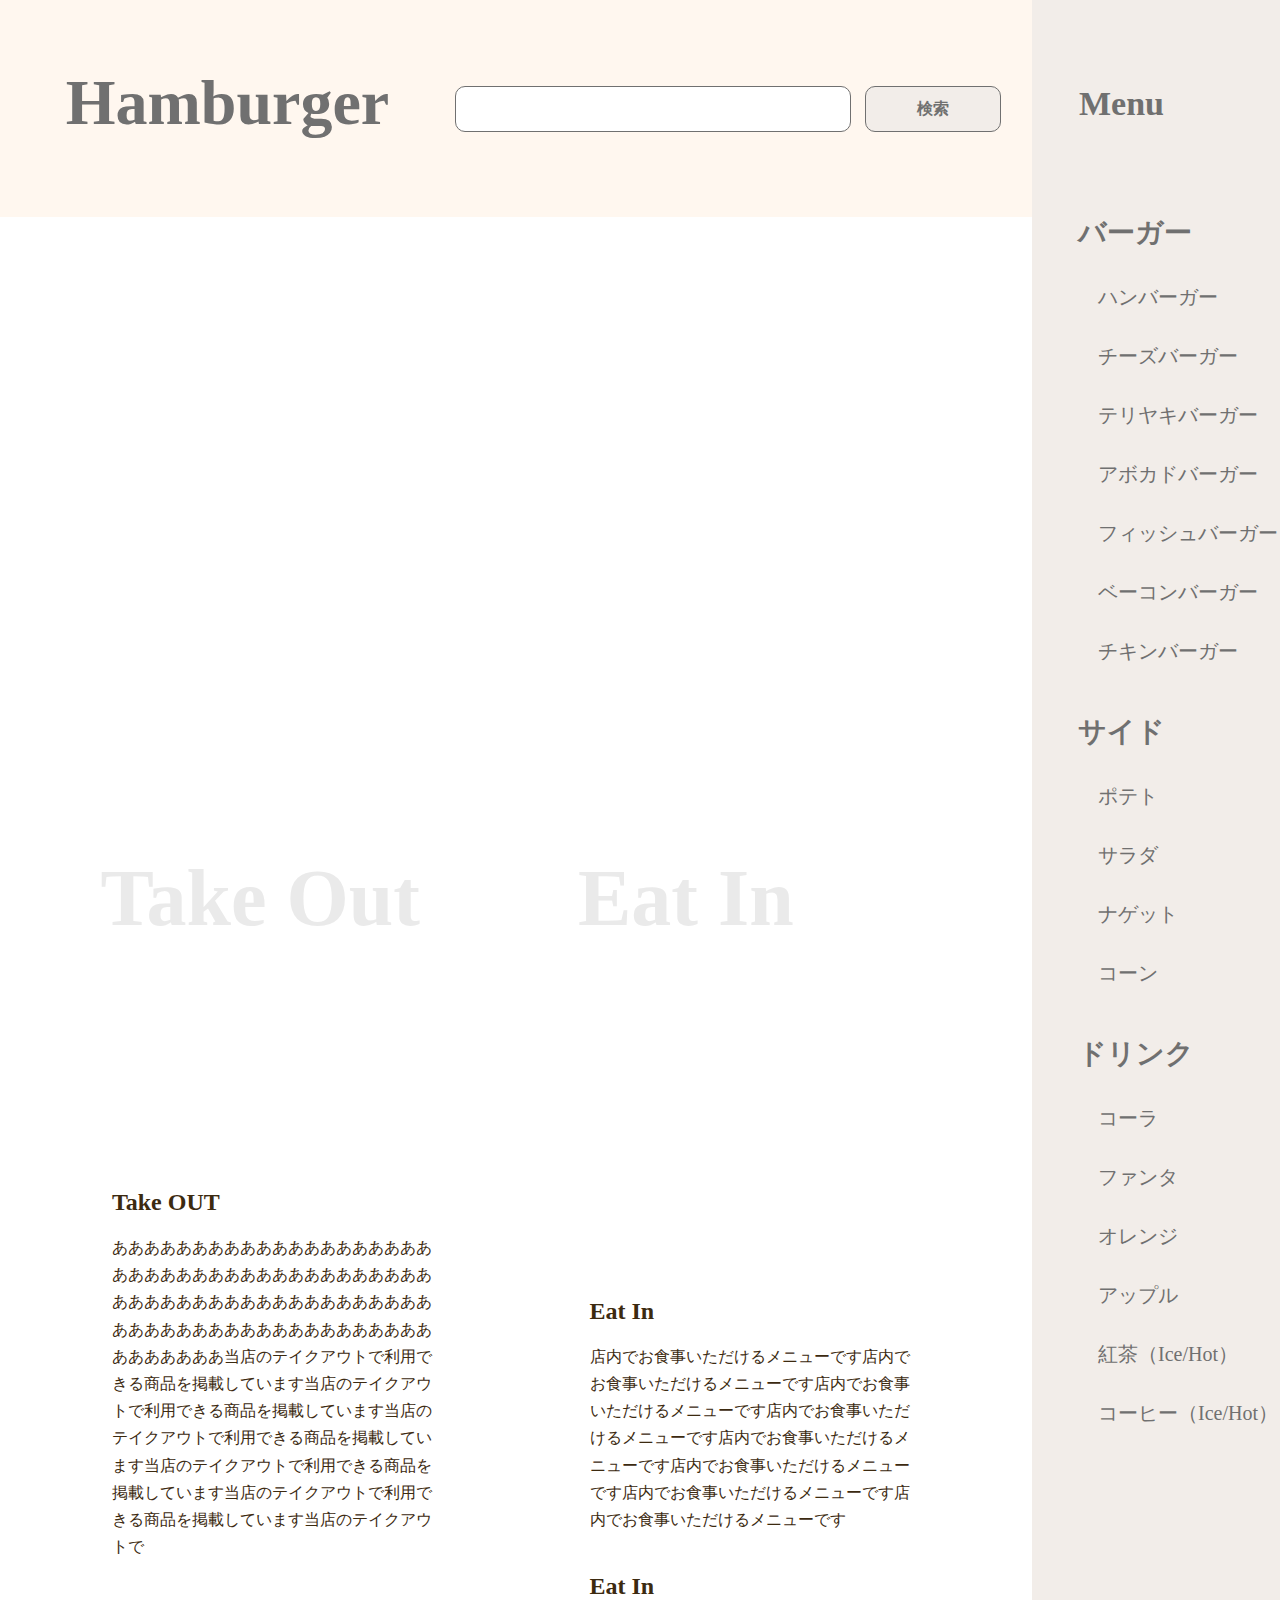
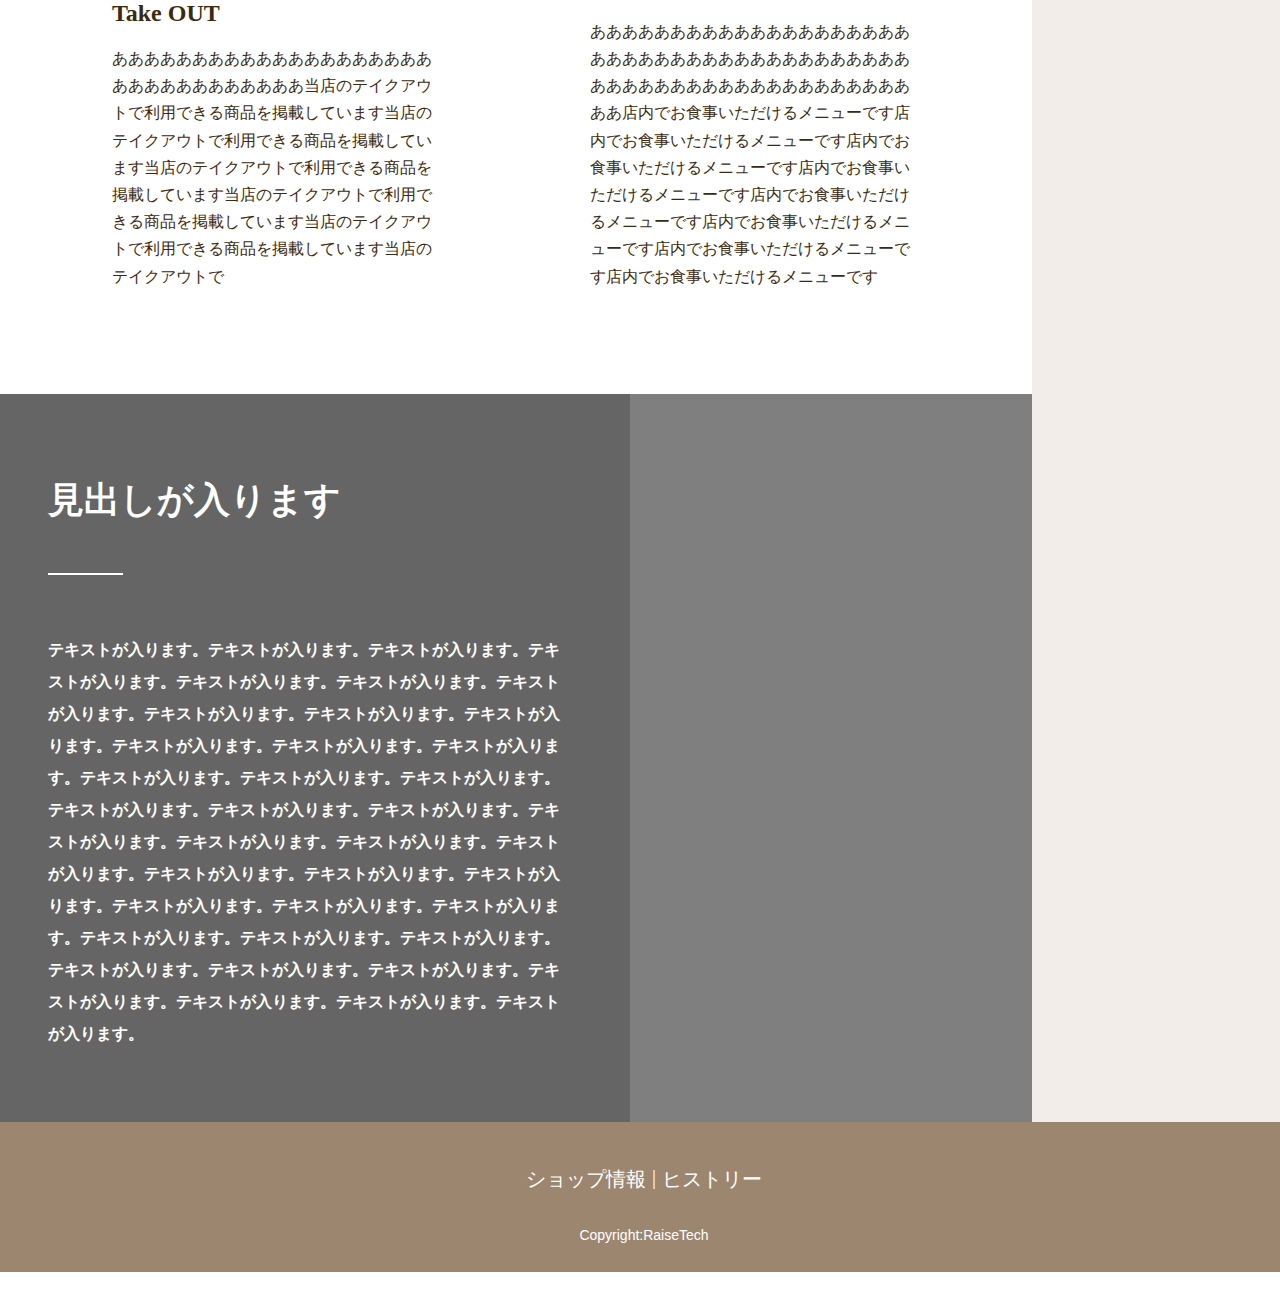
==== index.html @ 9e0d4edc "4/29-1" ====
<!DOCTYPE html>
<html lang="ja">
<head>
    <meta charset="UTF-8">
    <meta name="viewport" content="width=device-width, initial-scale=1.0">
    <title>Hamburger-site</title>
    <link rel="icon" type="./images/png" href="./images/favicon.png">
    <link rel="preconnect" href="https://fonts.googleapis.com">
    <link rel="preconnect" href="https://fonts.gstatic.com" crossorigin>
    <link rel="stylesheet" href="./css/ress.css">
    <link rel="stylesheet" href="./css/style.css">
    <link rel="stylesheet" href="https://fonts.googleapis.com/css2?family=M+PLUS+1p&family=Roboto:ital,wght@0,100;0,300;0,400;0,500;0,700;0,900;1,100;1,300;1,400;1,500;1,700;1,900&display=swap">
    <link rel="stylesheet" href="https://fonts.googleapis.com/css2?family=Noto+Sans+JP:wght@400;700;900&display=swap">
    <script src="./js/jquery-3.7.1.min.js"></script>
</head>
<body class="l-body c-grid">
    <header class="l-header">
        <div class="l-header__nav">
            <div class="l-header__button">
                <h2>
                    <button class="c-button__menu u-button__header js-menu__button">Menu</button>
                </h2>
            </div>
            <div class="c-flexbox__header">
                <div class="l-header__title">
                    <h1 class="c-title__header">Hamburger</h1>
                </div>
                <div class="c-search-form">
                    <form action="サイトURL" method="get"></form>
                        <input class="c-search-form__keyword" type="text" name="search">
                        <input class="c-search-form__submit" type="submit" value="検索">
                    </form>
                </div>
            </div>
        </div>
    </header>
    <main class="l-main">
        <article class="l-main__contents">
            <div class="c-background__title">
                <h2>ダミーサイト</h2>
            </div>
            <div class="p-branch-menu c-background__branch-menu">
                <div class="c-inner__branch-menu">
                    <ul class="c-flexbox__branch-menu">
                        <li class="p-branch-menu__takeout c-category">
                            <h3>Take Out</h3>
                            <dl class="c-list">
                                <div class="c-inner__category">
                                    <div class="c-background__category">
                                        <div class="c-inner__list">
                                            <dt>Take OUT</dt>
                                            <dd>あああああああああああああああああああああああああああああああああああああああああああああああああああああああああああああああああああああああああああああああああああああああ当店のテイクアウトで利用できる商品を掲載しています当店のテイクアウトで利用できる商品を掲載しています当店のテイクアウトで利用できる商品を掲載しています当店のテイクアウトで利用できる商品を掲載しています当店のテイクアウトで利用できる商品を掲載しています当店のテイクアウトで</dd>
                                        </div>
                                    </div>
                                    <div class="c-background__category">
                                        <div class="c-inner__list">
                                            <dt>Take OUT</dt>
                                            <dd>ああああああああああああああああああああああああああああああああ当店のテイクアウトで利用できる商品を掲載しています当店のテイクアウトで利用できる商品を掲載しています当店のテイクアウトで利用できる商品を掲載しています当店のテイクアウトで利用できる商品を掲載しています当店のテイクアウトで利用できる商品を掲載しています当店のテイクアウトで</dd>
                                        </div>
                                    </div>
                                </div>
                            </dl>
                        </li>
                        <li class="p-branch-menu__eatin c-category">                                  
                            <h3>Eat In</h3>
                            <dl class="c-list">                                                           
                                <div class="c-inner__category">
                                    <div class="c-background__category">
                                        <div class="c-inner__list">
                                            <dt>Eat In</dt>
                                            <dd>店内でお食事いただけるメニューです店内でお食事いただけるメニューです店内でお食事いただけるメニューです店内でお食事いただけるメニューです店内でお食事いただけるメニューです店内でお食事いただけるメニューです店内でお食事いただけるメニューです店内でお食事いただけるメニューです</dd>
                                        </div>
                                    </div>
                                    <div class="c-background__category">
                                        <div class="c-inner__list">
                                            <dt>Eat In</dt>
                                            <dd>ああああああああああああああああああああああああああああああああああああああああああああああああああああああああああああああ店内でお食事いただけるメニューです店内でお食事いただけるメニューです店内でお食事いただけるメニューです店内でお食事いただけるメニューです店内でお食事いただけるメニューです店内でお食事いただけるメニューです店内でお食事いただけるメニューです店内でお食事いただけるメニューです</dd>
                                        </div>
                                    </div>
                                </div>
                            </dl>
                        </li>
                    </ul>
                </div>
            </div>
        </article>
        <section class="1-main__access p-access">
            <div class="c-background__access">
                <div class="p-access__map c-background__map">
                    <div class="p-access__comment">
                        <div class="c-inner__text">
                            <h2>見出しが入ります</h2>
                            <p>テキストが入ります。テキストが入ります。テキストが入ります。テキストが入ります。テキストが入ります。テキストが入ります。テキストが入ります。テキストが入ります。テキストが入ります。テキストが入ります。テキストが入ります。テキストが入ります。テキストが入ります。テキストが入ります。テキストが入ります。テキストが入ります。テキストが入ります。テキストが入ります。テキストが入ります。テキストが入ります。テキストが入ります。テキストが入ります。テキストが入ります。テキストが入ります。テキストが入ります。テキストが入ります。テキストが入ります。テキストが入ります。テキストが入ります。テキストが入ります。テキストが入ります。テキストが入ります。テキストが入ります。テキストが入ります。テキストが入ります。テキストが入ります。テキストが入ります。テキストが入ります。テキストが入ります。</p>   
                        </div>
                    </div>
                </div>
            </div>
        </section>
    </main>
    <aside class="l-sidebar">
        <div class="c-inner__sidebar">
            <div class="l-sidebar__button">
                <h2>
                    <button class="c-button__menu u-button__sidebar">Menu</button>
                </h2>
                <button class="c-button__hamburger js-hamburger__button">
                    <span>hamburger</span>
                </button>
            </div>
            <nav class="l-sidebar__nav p-menu">                                    
                <ul class="p-menu__burger">
                    <div class="c-inner__menu"> 
                        <li class="p-menu__burge--item c-title__menu"><h3>バーガー</h3></li>
                        <li class="p-menu__burge--item c-item"><a>ハンバーガー</a></li>
                        <li class="p-menu__burge--item c-item"><a>チーズバーガー</a></li>
                        <li class="p-menu__burge--item c-item"><a>テリヤキバーガー</a></li>
                        <li class="p-menu__burge--item c-item"><a>アボカドバーガー</a></li>
                        <li class="p-menu__burge--item c-item"><a>フィッシュバーガー</a></li>
                        <li class="p-menu__burge--item c-item"><a>ベーコンバーガー</a></li>
                        <li class="p-menu__burge--item c-item"><a>チキンバーガー</a></li>
                    </div>
                </ul>                        
                <ul class="p-menu__side">
                    <div class="c-inner__menu">
                        <li class="p-menu__side--item c-title__menu"><h3>サイド</h3></li>
                        <li class="p-menu__side--item c-item"><a>ポテト</a></li>
                        <li class="p-menu__side--item c-item"><a>サラダ</a></li>
                        <li class="p-menu__side--item c-item"><a>ナゲット</a></li>
                        <li class="p-menu__side--item c-item"><a>コーン</a></li>
                    </div>
                </ul>
                <ul class="p-menu__drink">
                    <div class="c-inner__menu">
                        <li class="p-menu__drink--item c-title__menu"><h3>ドリンク</h3></li>
                        <li class="p-menu__drink--item c-item"><a>コーラ</a></li>
                        <li class="p-menu__drink--item c-item"><a>ファンタ</a></li>
                        <li class="p-menu__drink--item c-item"><a>オレンジ</a></li>
                        <li class="p-menu__drink--item c-item"><a>アップル</a></li>
                        <li class="p-menu__drink--item c-item"><a>紅茶（Ice/Hot）</a></li>
                        <li class="p-menu__drink--item c-item"><a>コーヒー（Ice/Hot）</a></li>
                    </ul>
                </div>
            </nav>
        </div>
    </aside>
    <footer class="l-footer">
        <div class="c-inner__footer">
            <ul class="l-footer__menu c-flexbox__footer">
                <li class="c-footer-menu"><a>ショップ情報</a></li>
                <li class="c-footer-menu"><p>|</p></li>
                <li class="c-footer-menu"><a>ヒストリー</a></li>
            </ul>
            <small>Copyright:RaiseTech</small>
        </div>
    </footer>
    <script src="./js/main.js"></script>
</body>
</html>
---- css/ress.css ----
/* resset.dev • v5.0.2 */

/* # =================================================================
   # Global selectors
   # ================================================================= */

   html {
    box-sizing: border-box;
    -webkit-text-size-adjust: 100%; /* Prevent adjustments of font size after orientation changes in iOS */
    word-break: normal;
    -moz-tab-size: 4;
    tab-size: 4;
  }
  
  *,
  ::before,
  ::after {
    background-repeat: no-repeat; /* Set `background-repeat: no-repeat` to all elements and pseudo elements */
    box-sizing: inherit;
  }
  
  ::before,
  ::after {
    text-decoration: inherit; /* Inherit text-decoration and vertical align to ::before and ::after pseudo elements */
    vertical-align: inherit;
  }
  
  * {
    padding: 0; /* Reset `padding` and `margin` of all elements */
    margin: 0;
  }
  
  /* # =================================================================
     # General elements
     # ================================================================= */
  
  hr {
    overflow: visible; /* Show the overflow in Edge and IE */
    height: 0; /* Add the correct box sizing in Firefox */
    color: inherit; /* Correct border color in Firefox. */
  }
  
  details,
  main {
    display: block; /* Render the `main` element consistently in IE. */
  }
  
  summary {
    display: list-item; /* Add the correct display in all browsers */
  }
  
  small {
    font-size: 80%; /* Set font-size to 80% in `small` elements */
  }
  
  [hidden] {
    display: none; /* Add the correct display in IE */
  }
  
  abbr[title] {
    border-bottom: none; /* Remove the bottom border in Chrome 57 */
    /* Add the correct text decoration in Chrome, Edge, IE, Opera, and Safari */
    text-decoration: underline;
    text-decoration: underline dotted;
  }
  
  a {
    background-color: transparent; /* Remove the gray background on active links in IE 10 */
  }
  
  a:active,
  a:hover {
    outline-width: 0; /* Remove the outline when hovering in all browsers */
  }
  
  code,
  kbd,
  pre,
  samp {
    font-family: monospace, monospace; /* Specify the font family of code elements */
  }
  
  pre {
    font-size: 1em; /* Correct the odd `em` font sizing in all browsers */
  }
  
  b,
  strong {
    font-weight: bolder; /* Add the correct font weight in Chrome, Edge, and Safari */
  }
  
  /* https://gist.github.com/unruthless/413930 */
  sub,
  sup {
    font-size: 75%;
    line-height: 0;
    position: relative;
    vertical-align: baseline;
  }
  
  sub {
    bottom: -0.25em;
  }
  
  sup {
    top: -0.5em;
  }
  
  table {
    border-color: inherit; /* Correct border color in all Chrome, Edge, and Safari. */
    text-indent: 0; /* Remove text indentation in Chrome, Edge, and Safari */
  }
  
  iframe {
    border-style: none;
  }
  
  /* # =================================================================
     # Forms
     # ================================================================= */
  
  input {
    border-radius: 0;
  }
  
  [type='number']::-webkit-inner-spin-button,
  [type='number']::-webkit-outer-spin-button {
    height: auto; /* Correct the cursor style of increment and decrement buttons in Chrome */
  }
  
  [type='search'] {
    -webkit-appearance: textfield; /* Correct the odd appearance in Chrome and Safari */
    outline-offset: -2px; /* Correct the outline style in Safari */
  }
  
  [type='search']::-webkit-search-decoration {
    -webkit-appearance: none; /* Remove the inner padding in Chrome and Safari on macOS */
  }
  
  textarea {
    overflow: auto; /* Internet Explorer 11+ */
    resize: vertical; /* Specify textarea resizability */
  }
  
  button,
  input,
  optgroup,
  select,
  textarea {
    font: inherit; /* Specify font inheritance of form elements */
  }
  
  optgroup {
    font-weight: bold; /* Restore the font weight unset by the previous rule */
  }
  
  button {
    overflow: visible; /* Address `overflow` set to `hidden` in IE 8/9/10/11 */
  }
  
  button,
  select {
    text-transform: none; /* Firefox 40+, Internet Explorer 11- */
  }
  
  /* Apply cursor pointer to button elements */
  button,
  [type='button'],
  [type='reset'],
  [type='submit'],
  [role='button'] {
    cursor: pointer;
  }
  
  /* Remove inner padding and border in Firefox 4+ */
  button::-moz-focus-inner,
  [type='button']::-moz-focus-inner,
  [type='reset']::-moz-focus-inner,
  [type='submit']::-moz-focus-inner {
    border-style: none;
    padding: 0;
  }
  
  /* Replace focus style removed in the border reset above */
  button:-moz-focusring,
  [type='button']::-moz-focus-inner,
  [type='reset']::-moz-focus-inner,
  [type='submit']::-moz-focus-inner {
    outline: 1px dotted ButtonText;
  }
  
  button,
  html [type='button'], /* Prevent a WebKit bug where (2) destroys native `audio` and `video`controls in Android 4 */
  [type='reset'],
  [type='submit'] {
    -webkit-appearance: button; /* Correct the inability to style clickable types in iOS */
  }
  
  /* Remove the default button styling in all browsers */
  button,
  input,
  select,
  textarea {
    background-color: transparent;
    border-style: none;
  }
  
  a:focus,
  button:focus,
  input:focus,
  select:focus,
  textarea:focus {
    outline-width: 0;
  }
  
  /* Style select like a standard input */
  select {
    -moz-appearance: none; /* Firefox 36+ */
    -webkit-appearance: none; /* Chrome 41+ */
  }
  
  select::-ms-expand {
    display: none; /* Internet Explorer 11+ */
  }
  
  select::-ms-value {
    color: currentColor; /* Internet Explorer 11+ */
  }
  
  legend {
    border: 0; /* Correct `color` not being inherited in IE 8/9/10/11 */
    color: inherit; /* Correct the color inheritance from `fieldset` elements in IE */
    display: table; /* Correct the text wrapping in Edge and IE */
    max-width: 100%; /* Correct the text wrapping in Edge and IE */
    white-space: normal; /* Correct the text wrapping in Edge and IE */
    max-width: 100%; /* Correct the text wrapping in Edge 18- and IE */
  }
  
  ::-webkit-file-upload-button {
    /* Correct the inability to style clickable types in iOS and Safari */
    -webkit-appearance: button;
    color: inherit;
    font: inherit; /* Change font properties to `inherit` in Chrome and Safari */
  }
  
  /* Replace pointer cursor in disabled elements */
  [disabled] {
    cursor: default;
  }
  
  /* # =================================================================
     # Specify media element style
     # ================================================================= */
  
  img {
    border-style: none; /* Remove border when inside `a` element in IE 8/9/10 */
  }
  
  /* Add the correct vertical alignment in Chrome, Firefox, and Opera */
  progress {
    vertical-align: baseline;
  }
  
  /* # =================================================================
     # Accessibility
     # ================================================================= */
  
  /* Specify the progress cursor of updating elements */
  [aria-busy='true'] {
    cursor: progress;
  }
  
  /* Specify the pointer cursor of trigger elements */
  [aria-controls] {
    cursor: pointer;
  }
  
  /* Specify the unstyled cursor of disabled, not-editable, or otherwise inoperable elements */
  [aria-disabled='true'] {
    cursor: default;
  }
---- css/style.css ----
html {
  font-size: 62.5%;
}

* {
  box-sizing: border-box;
}

img {
  max-width: 100%;
  vertical-align: middle;
  border-style: none;
}

li {
  list-style-type: none;
}

.l-body {
  height: 100vh;
  width: 100vw;
  font-family: "Roboto", sans-serif, "M PLUS 1p";
  box-sizing: border-box;
}
.l-body.is-fix {
  overflow: hidden;
}
.l-body.is-fix::before {
  content: "";
  position: fixed;
  display: block;
  height: 100%;
  width: 100%;
  top: 0%;
  transition: all 300ms 0.1s ease-out;
  overflow-y: auto;
  z-index: 50;
  background: rgba(0, 0, 0, 0.5);
  left: 0%;
}

.l-header {
  grid-row: 1;
  grid-column: 1;
  background-color: #FFF7EF;
}
.l-header__button {
  display: block;
  position: relative;
}
.l-header__button h2 {
  position: absolute;
  top: 8px;
  right: 8px;
}
.l-header__title {
  display: block;
}
.l-header__title h1 {
  text-align: center;
}

.l-main {
  grid-row: 2;
  grid-column: 1;
  position: relative;
}
.l-main__contents {
  height: auto;
  display: inline-block;
}
.l-main__contents h2 {
  font-family: "M PLUS 1p";
  font-weight: bold;
  color: #FFFFFF;
  height: auto;
  width: auto;
  font-size: 3.6rem;
  margin: 12.2rem auto 11.1rem 2.5rem;
}
@media (min-width: 1024px) {
  .l-main__contents h2 {
    font-size: 4rem;
    margin: 23.4rem auto 23.7rem 8.6rem;
  }
}
.l-main__access {
  height: auto;
  display: block;
}

.l-sidebar {
  position: fixed;
  display: block;
  background-color: #F2EDE9;
  height: 100%;
  width: 87.5%;
  top: 0%;
  transition: all 300ms 0s ease;
  z-index: 100;
  overflow-y: auto;
  left: 100%;
}
@media (min-width: 768px) {
  .l-sidebar {
    width: 44%;
  }
}
@media (min-width: 1024px) {
  .l-sidebar {
    grid-row: 1/3;
    grid-column: 2;
    height: auto;
    width: auto;
    position: relative;
    transition: inherit;
    z-index: inherit;
    overflow-y: inherit;
    left: inherit;
  }
}
.l-sidebar.is-open {
  left: 12.5%;
}
@media (min-width: 768px) {
  .l-sidebar.is-open {
    left: 56%;
  }
}

.l-footer {
  grid-row: 3;
  grid-column: 1/3;
  background-color: #9D8670;
  text-align: center;
  color: #FFFFFF;
}
.l-footer small {
  height: 2.1rem;
  font-size: 1.4rem;
}

.c-button__menu {
  font-family: Roboto;
  color: #707070;
  font-weight: bold;
  position: relative;
}
.c-button__hamburger {
  width: 32px;
  height: 36px;
  display: block;
  position: relative;
  margin: 0.8rem 1.1rem 13.4rem auto;
}
@media (min-width: 768px) {
  .c-button__hamburger {
    height: 37px;
    margin: 2rem 2.5rem 12.1rem auto;
  }
}
@media (min-width: 1024px) {
  .c-button__hamburger {
    display: none;
  }
}
.c-button__hamburger::before, .c-button__hamburger::after {
  content: "";
  width: 45.25px;
  height: 6px;
  background-color: #707070;
  display: block;
  position: absolute;
  left: calc(50% - 45.25px/2);
  transition: transform 0.1s;
}
.c-button__hamburger > span {
  width: 45.25px;
  height: 6px;
  display: block;
  font-size: 0;
  background-size: auto 6px;
  left: calc(50% - 45.25px/2);
  top: 50%;
  transition: transform 0.1s;
}
.c-button__hamburger.is-open::before {
  transform: rotate(-135deg);
  top: 20px;
}
.c-button__hamburger.is-open::after {
  transform: rotate(-45deg);
  top: 20px;
}

.c-inner__branch-menu {
  padding: 7.6% 7.6% 7.6% 7.6%;
  display: flex;
  flex-direction: column;
  flex-grow: 1;
}
.c-inner__category {
  padding: 0 3.4% 0 3.4%;
  display: flex;
  flex-direction: column;
}
.c-inner__list {
  padding: 1.4rem 2rem 1.4rem 2rem;
  display: flex;
  flex-direction: column;
}
.c-inner__text {
  display: block;
  padding: 6% 10.6% 8.2% 10.6%;
}
@media (min-width: 768px) {
  .c-inner__text {
    padding: 10.1% 3.4% 9.6% 5%;
  }
}
@media (min-width: 1024px) {
  .c-inner__text {
    padding: 13% 8.6% 11.5% 7.6%;
  }
}
.c-inner__sidebar {
  padding-left: 4.6rem;
  display: block;
  position: relative;
}
.c-inner__menu {
  padding-bottom: 2.8rem;
}
.c-inner__footer {
  padding: 4.1rem 0 2.7rem 0;
}

.c-search-form {
  display: inline-flex;
  position: relative;
  height: auto;
  width: auto;
  margin: 4rem auto 3.9rem auto;
}
@media (min-width: 768px) {
  .c-search-form {
    margin: 4rem auto 3.8rem auto;
  }
}
@media (min-width: 1024px) {
  .c-search-form {
    margin: 8.6rem 3.1rem 8.5rem auto;
  }
}
.c-search-form::before {
  content: "";
  height: 2.4rem;
  width: 2.4rem;
  background: url(../../../images/header__search-form.png) no-repeat center center;
  display: inline-block;
  position: absolute;
  top: 55%;
  transform: translateY(-50%);
  left: 0.9rem;
}
@media (min-width: 768px) {
  .c-search-form::before {
    left: 1.2rem;
  }
}
@media (min-width: 1024px) {
  .c-search-form::before {
    top: 50%;
  }
}
.c-search-form__keyword {
  height: 4.6rem;
  width: 21.6rem;
  display: inline-block;
  border-radius: 10px 10px 10px 10px;
  background-color: #FFFFFF;
  border: 1px solid #707070;
  padding: 1rem 1rem 1rem 3.3rem;
}
@media (min-width: 768px) {
  .c-search-form__keyword {
    width: 39.6rem;
    padding: 1rem 1rem 1rem 3.6rem;
  }
}
.c-search-form__submit {
  height: 4.6rem;
  width: 9rem;
  margin-left: 1.6rem;
  display: inline-block;
  background-color: #F2EDE9;
  border-radius: 10px 10px 10px 10px;
  border: 1px solid #707070;
  font-family: "M PLUS 1p";
  font-weight: bold;
  font-size: 1.6rem;
  color: #707070;
}
@media (min-width: 768px) {
  .c-search-form__submit {
    width: 13.6rem;
    margin-left: 1.4rem;
  }
}

.c-sub {
  font-family: "M PLUS 1p";
  font-weight: bold;
  font-size: 2.4rem;
  height: 3.6rem;
}

.c-item {
  font-family: "M PLUS 1p";
  font-weight: regular;
  color: #707070;
  height: auto;
  width: auto;
  position: relative;
  font-size: 2rem;
  margin: 4rem auto 2rem 2rem;
}
@media (min-width: 768px) {
  .c-item {
    margin: 3.2rem auto 2rem 2rem;
  }
}

.c-background__branch-menu {
  background-color: #FFFFFF;
  display: flex;
  flex-direction: column;
  flex-grow: 1;
}
.c-background__title {
  height: 28.5rem;
  width: 100%;
  display: block;
  position: relative;
  overflow: hidden;
  background-size: cover;
  background-position: center;
  background-image: url(../../../images/main__title--sp.jpg);
}
@media (min-width: 768px) {
  .c-background__title {
    background-image: url(../../../images/main__title--tablet.jpg);
  }
}
@media (min-width: 1024px) {
  .c-background__title {
    background-image: url(../../../images/main__title--pc.jpg);
    height: 53rem;
  }
}
.c-background__category {
  height: auto;
  width: 100%;
  overflow: hidden;
  background-size: cover;
  background: rgba(255, 255, 255, 0.79);
  margin-bottom: 3.2%;
  display: flex;
  flex-direction: column;
}
.c-background__access {
  height: auto;
  width: 100%;
  display: block;
  position: relative;
  overflow: hidden;
  background-size: cover;
  background-position: center;
  background-image: url(../../../images/main__map-sp.jpg);
}
@media (min-width: 768px) {
  .c-background__access {
    background-image: url(../../../images/main__map-tablet.jpg);
  }
}
@media (min-width: 1024px) {
  .c-background__access {
    background-image: url(../../../images/main__map-pc.jpg);
  }
}
.c-background__map {
  height: auto;
  width: auto;
  display: block;
  position: relative;
  overflow: hidden;
  background-size: cover;
  background-position: bottom;
  background: rgba(0, 0, 0, 0.5);
}

.c-grid {
  height: 100vh;
  width: 100%;
  display: grid;
  grid-template-rows: 215px 1fr 150px;
  grid-template-columns: 1fr 0%;
}
@media (min-width: 768px) {
  .c-grid {
    grid-template-rows: 217px 1fr 150px;
    grid-template-columns: 1fr 0%;
  }
}
@media (min-width: 1024px) {
  .c-grid {
    grid-template-rows: 217px 1fr 150px;
    grid-template-columns: 1fr 20%;
  }
}

.c-title__header {
  font-family: "Roboto";
  color: #707070;
  font-weight: bold;
  font-size: 4rem;
  height: 4.7rem;
  width: 20.3rem;
  margin: 4.3rem auto 0 auto;
}
@media (min-width: 768px) {
  .c-title__header {
    height: 5.3rem;
    margin: 4rem auto 0 auto;
  }
}
@media (min-width: 1024px) {
  .c-title__header {
    font-size: 6.4rem;
    height: 7.5rem;
    width: 32.5rem;
    margin: 6.6rem 6.5rem 6.7rem 6.5rem;
  }
}
.c-title__menu {
  font-family: "M PLUS 1p";
  font-weight: bold;
  font-size: 2.4rem;
  color: #707070;
  height: auto;
  width: auto;
  position: relative;
  margin-bottom: 4rem;
}
@media (min-width: 768px) {
  .c-title__menu {
    margin-bottom: 3.2rem;
  }
}

.c-category {
  height: auto;
  width: auto;
  display: flex;
  flex-direction: column;
  font-family: "M PLUS 1p";
  color: #3C2A10;
  background-color: #FFFFFF;
  background-size: cover;
  position: relative;
}
.c-category h3 {
  font-family: Roboto;
  font-weight: bold;
  height: auto;
  width: auto;
  color: #EAEAEA;
  display: inline-block;
  position: relative;
  margin-bottom: 58%;
  font-size: 4.1rem;
}
@media (min-width: 768px) {
  .c-category h3 {
    font-size: 4.4rem;
  }
}
@media (min-width: 1024px) {
  .c-category h3 {
    font-size: 8rem;
  }
}
.c-category dt {
  font-weight: bold;
  height: auto;
  width: auto;
  font-size: 2.2rem;
  display: flex;
  flex-direction: column;
  position: relative;
}
@media (min-width: 768px) {
  .c-category dt {
    font-size: 2.4rem;
    margin-bottom: 1.6rem;
  }
}
@media (min-width: 1024px) {
  .c-category dt {
    margin-bottom: 1.8rem;
  }
}
.c-category dd {
  font-weight: regular;
  font-size: 1.6rem;
  height: auto;
  width: auto;
  line-height: 1.7;
  flex-direction: column;
  position: relative;
}

.c-flexbox__header {
  display: flex;
  flex-direction: column;
  justify-content: center;
}
@media (min-width: 1024px) {
  .c-flexbox__header {
    flex-direction: row;
  }
}
.c-flexbox__branch-menu {
  display: flex;
  flex-direction: column;
  flex-grow: 1;
  gap: 2rem;
}
@media (min-width: 768px) {
  .c-flexbox__branch-menu {
    flex-direction: row;
    justify-content: space-between;
    gap: 4.1rem;
  }
}
@media (min-width: 1024px) {
  .c-flexbox__branch-menu {
    gap: 8rem;
  }
}
.c-flexbox__footer {
  display: flex;
  justify-content: center;
}

.c-list {
  display: flex;
  flex-direction: column;
  margin-top: auto;
}

.c-footer-menu {
  list-style: none;
  font-family: "M PLUS 1p";
  font-weight: regular;
  height: auto;
  width: auto;
  font-size: 2rem;
  margin-bottom: 3.1rem;
  padding: 3px;
}

.p-access {
  position: relative;
  font-family: "M PLUS 1p";
  font-weight: bold;
  height: auto;
  width: auto;
  display: block;
}
.p-access__comment {
  width: 100%;
  height: auto;
  display: block;
  position: relative;
}
@media (min-width: 1024px) {
  .p-access__comment {
    width: 61%;
  }
}
.p-access__comment:before {
  content: "";
  position: absolute;
  bottom: -5.05rem;
  display: inline-block;
  height: auto;
  width: 100%;
  left: 0%;
  top: 0%;
  background: rgba(0, 0, 0, 0.2);
}
.p-access__comment h2 {
  height: auto;
  width: auto;
  position: relative;
  color: #FFFFFF;
  font-size: 3rem;
  margin-bottom: 2.9rem;
}
@media (min-width: 1024px) {
  .p-access__comment h2 {
    font-size: 3.6rem;
    margin-bottom: 10.9rem;
  }
}
.p-access__comment h2:before {
  content: "";
  position: absolute;
  bottom: -15px;
  display: inline-block;
  width: 7.5rem;
  height: 0.2rem;
  justify-content: left;
  background-color: #FFFFFF;
}
@media (min-width: 1024px) {
  .p-access__comment h2:before {
    bottom: -50.5px;
  }
}
.p-access__comment p {
  height: auto;
  width: auto;
  display: inline-block;
  position: relative;
  color: #FFFFFF;
  font-size: 1.4rem;
  line-height: 2;
}
@media (min-width: 1024px) {
  .p-access__comment p {
    font-size: 1.6rem;
  }
}

.p-branch-menu h3 {
  margin-top: 2.8rem;
  margin-left: 2.2rem;
  display: flex;
  flex-direction: column;
}
.p-branch-menu h3:before {
  content: "";
  position: absolute;
  bottom: -43px;
  display: inline-block;
  width: 6.3rem;
  height: 0.4rem;
  justify-content: left;
  background-color: #FFFFFF;
}
.p-branch-menu__takeout {
  background-image: url(../../../images/main__takeout.jpg);
  height: auto;
  width: 100%;
  -o-object-fit: cover;
     object-fit: cover;
}
.p-branch-menu__eatin {
  background-image: url(../../../images/main__eatin.jpg);
  height: auto;
  width: 100%;
  -o-object-fit: cover;
     object-fit: cover;
}

.p-menu {
  color: #707070;
  font-weight: regular;
  line-height: normal;
  display: block;
  position: relative;
  margin-bottom: 6rem;
}
@media (min-width: 768px) {
  .p-menu {
    margin-bottom: 4.8rem;
  }
}

.u-button__header {
  font-size: 2rem;
  height: 2.3rem;
  width: 5.1rem;
  margin: 0.8rem 0.8rem 0 auto;
}
@media (min-width: 768px) {
  .u-button__header {
    font-size: 3.4rem;
    height: 4rem;
    width: 8.7rem;
  }
}
@media (min-width: 1024px) {
  .u-button__header {
    display: none;
  }
}
.u-button__sidebar {
  display: none;
}
@media (min-width: 1024px) {
  .u-button__sidebar {
    display: block;
    position: relative;
    font-size: 3.4rem;
    height: 4rem;
    width: 8.7rem;
    margin: 8.4rem auto 9rem 0;
  }
}
/*# sourceMappingURL=style.css.map */
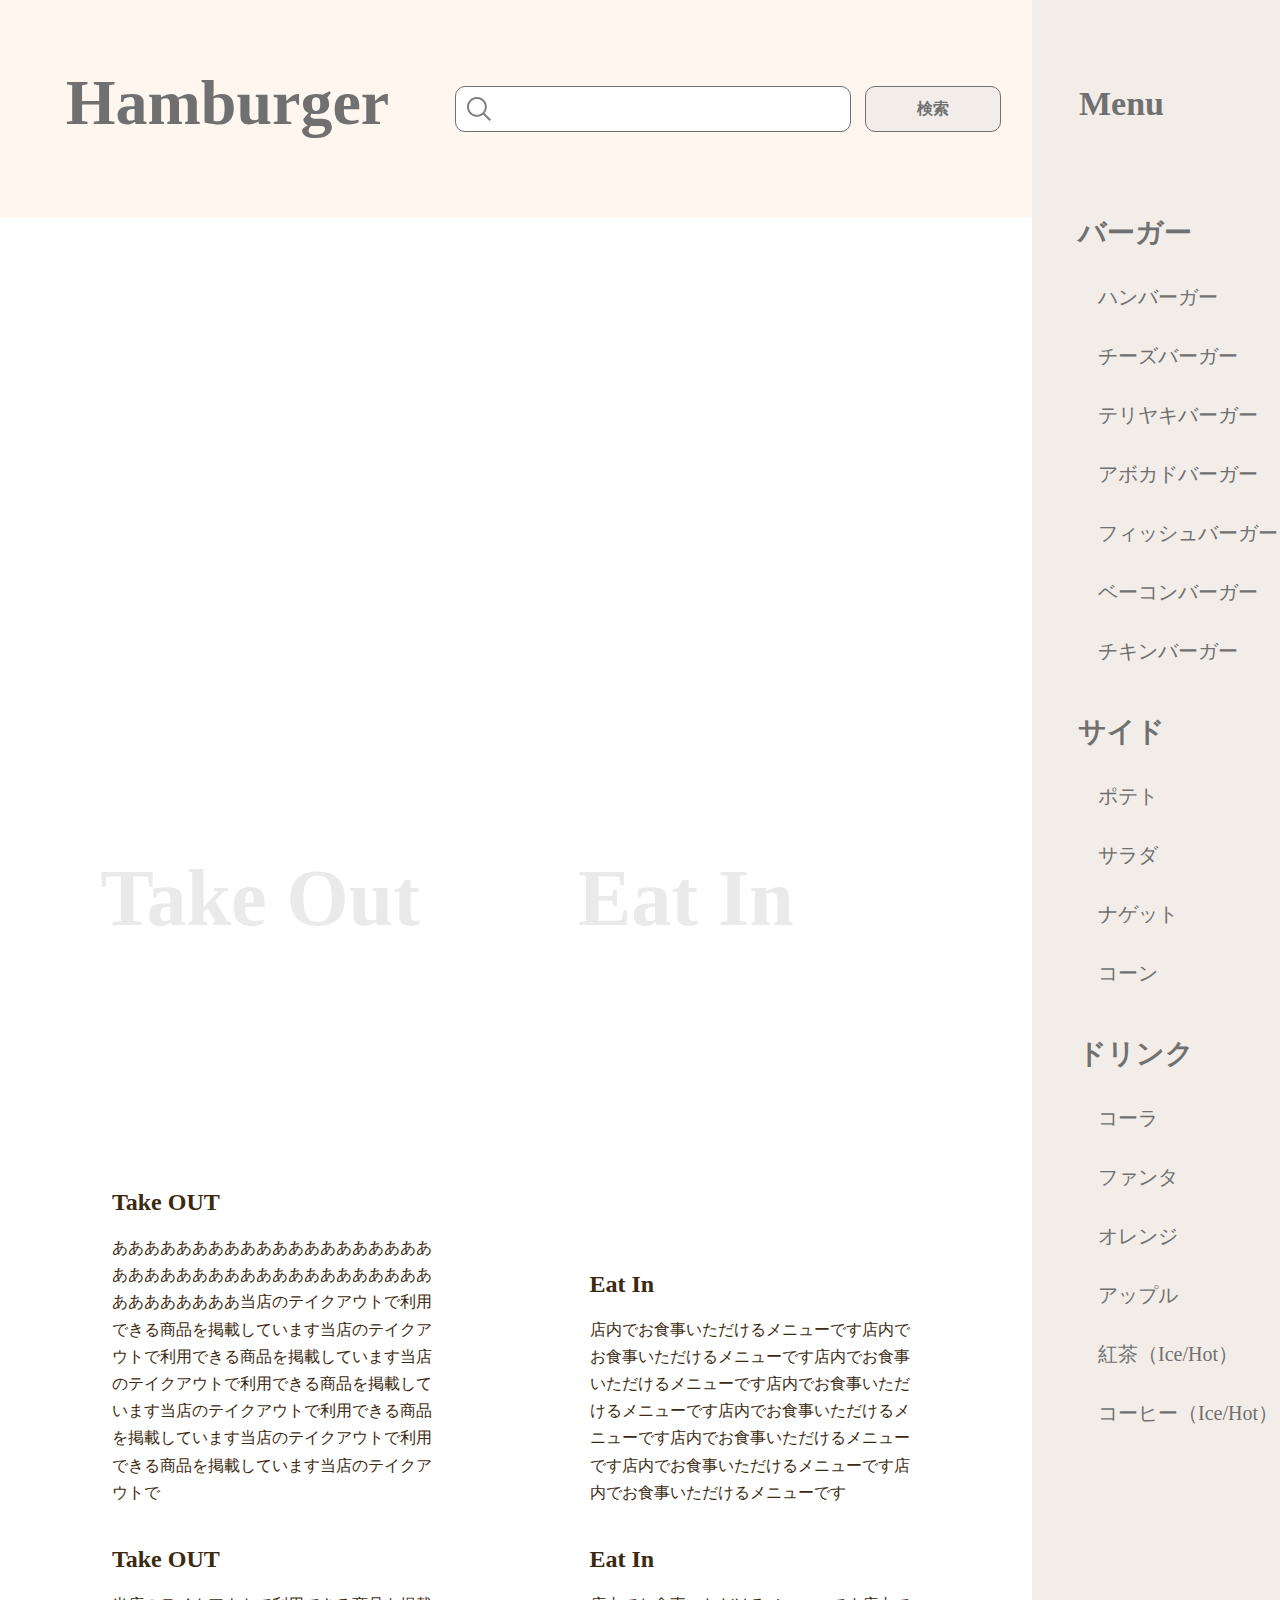
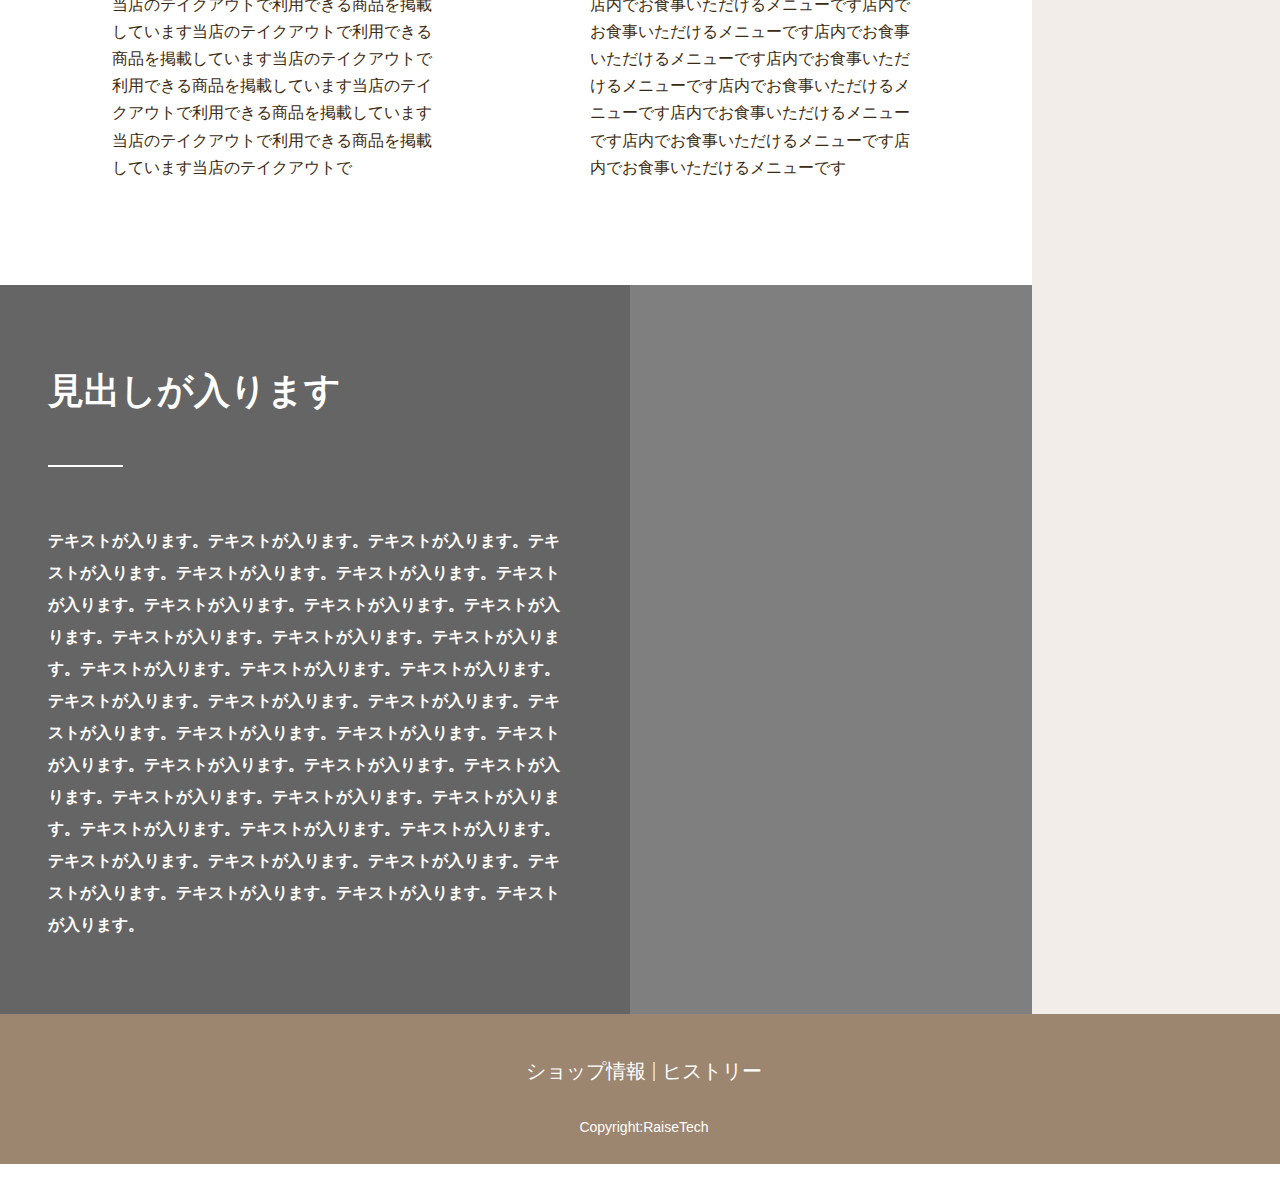
==== commit dbdfbbaf: "4/29-2" ====
--- a/index.html
+++ b/index.html
@@ -9,8 +9,7 @@
     <link rel="preconnect" href="https://fonts.gstatic.com" crossorigin>
     <link rel="stylesheet" href="./css/ress.css">
     <link rel="stylesheet" href="./css/style.css">
-    <link rel="stylesheet" href="https://fonts.googleapis.com/css2?family=M+PLUS+1p&family=Roboto:ital,wght@0,100;0,300;0,400;0,500;0,700;0,900;1,100;1,300;1,400;1,500;1,700;1,900&display=swap">
-    <link rel="stylesheet" href="https://fonts.googleapis.com/css2?family=Noto+Sans+JP:wght@400;700;900&display=swap">
+    <link href="https://fonts.googleapis.com/css2?family=M+PLUS+1p:wght@100;300;400;500;700;800;900&family=Roboto:ital,wght@0,100;0,300;0,400;0,500;0,700;0,900;1,100;1,300;1,400;1,500;1,700;1,900&display=swap" rel="stylesheet">
     <script src="./js/jquery-3.7.1.min.js"></script>
 </head>
 <body class="l-body c-grid">
@@ -49,13 +48,13 @@
                                     <div class="c-background__category">
                                         <div class="c-inner__list">
                                             <dt>Take OUT</dt>
-                                            <dd>あああああああああああああああああああああああああああああああああああああああああああああああああああああああああああああああああああああああああああああああああああああああ当店のテイクアウトで利用できる商品を掲載しています当店のテイクアウトで利用できる商品を掲載しています当店のテイクアウトで利用できる商品を掲載しています当店のテイクアウトで利用できる商品を掲載しています当店のテイクアウトで利用できる商品を掲載しています当店のテイクアウトで</dd>
+                                            <dd>ああああああああああああああああああああああああああああああああああああああああああああああああ当店のテイクアウトで利用できる商品を掲載しています当店のテイクアウトで利用できる商品を掲載しています当店のテイクアウトで利用できる商品を掲載しています当店のテイクアウトで利用できる商品を掲載しています当店のテイクアウトで利用できる商品を掲載しています当店のテイクアウトで</dd>
                                         </div>
                                     </div>
                                     <div class="c-background__category">
                                         <div class="c-inner__list">
                                             <dt>Take OUT</dt>
-                                            <dd>ああああああああああああああああああああああああああああああああ当店のテイクアウトで利用できる商品を掲載しています当店のテイクアウトで利用できる商品を掲載しています当店のテイクアウトで利用できる商品を掲載しています当店のテイクアウトで利用できる商品を掲載しています当店のテイクアウトで利用できる商品を掲載しています当店のテイクアウトで</dd>
+                                            <dd>当店のテイクアウトで利用できる商品を掲載しています当店のテイクアウトで利用できる商品を掲載しています当店のテイクアウトで利用できる商品を掲載しています当店のテイクアウトで利用できる商品を掲載しています当店のテイクアウトで利用できる商品を掲載しています当店のテイクアウトで</dd>
                                         </div>
                                     </div>
                                 </div>
@@ -74,7 +73,7 @@
                                     <div class="c-background__category">
                                         <div class="c-inner__list">
                                             <dt>Eat In</dt>
-                                            <dd>ああああああああああああああああああああああああああああああああああああああああああああああああああああああああああああああ店内でお食事いただけるメニューです店内でお食事いただけるメニューです店内でお食事いただけるメニューです店内でお食事いただけるメニューです店内でお食事いただけるメニューです店内でお食事いただけるメニューです店内でお食事いただけるメニューです店内でお食事いただけるメニューです</dd>
+                                            <dd>店内でお食事いただけるメニューです店内でお食事いただけるメニューです店内でお食事いただけるメニューです店内でお食事いただけるメニューです店内でお食事いただけるメニューです店内でお食事いただけるメニューです店内でお食事いただけるメニューです店内でお食事いただけるメニューです</dd>
                                         </div>
                                     </div>
                                 </div>
--- a/css/style.css
+++ b/css/style.css
@@ -511,7 +511,7 @@
   }
 }
 .c-category dd {
-  font-weight: regular;
+  font-weight: 400;
   font-size: 1.6rem;
   height: auto;
   width: auto;
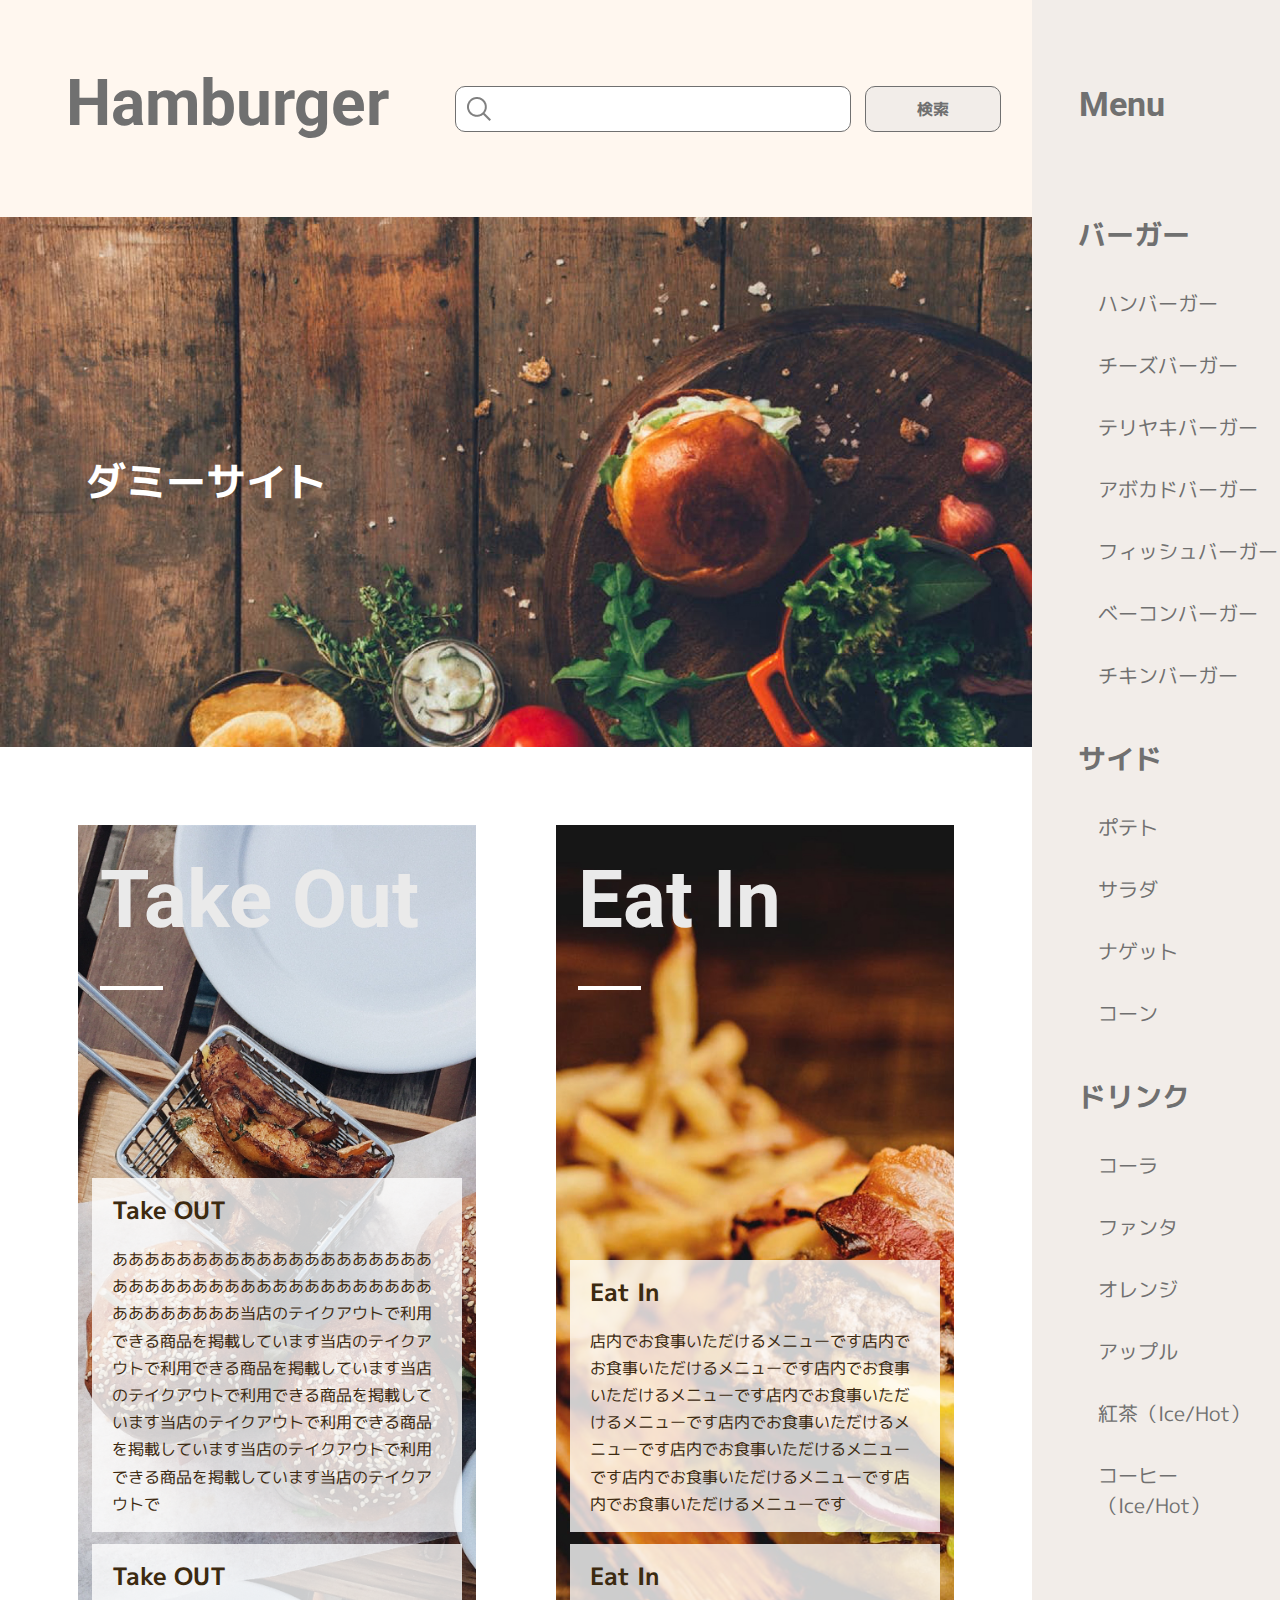
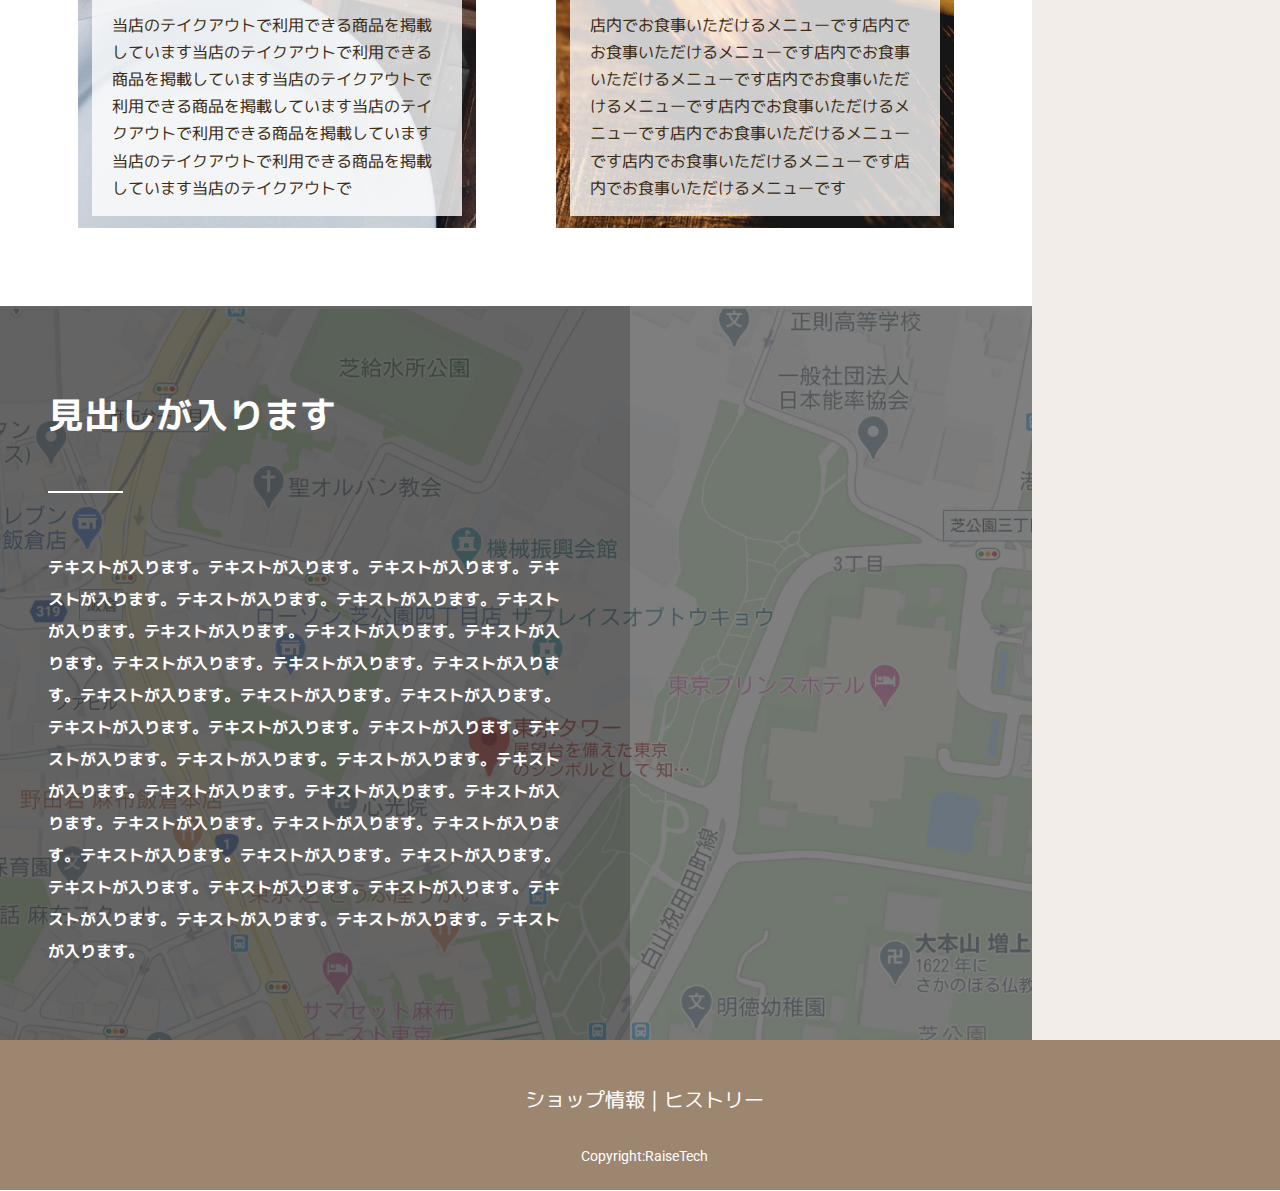
==== commit c0f19ecb: "5/21" ====
--- a/index.html
+++ b/index.html
@@ -36,7 +36,7 @@
     <main class="l-main">
         <article class="l-main__contents">
             <div class="c-background__title">
-                <h2>ダミーサイト</h2>
+                <h2 class="c-title__front">ダミーサイト</h2>
             </div>
             <div class="p-branch-menu c-background__branch-menu">
                 <div class="c-inner__branch-menu">
--- a/css/style.css
+++ b/css/style.css
@@ -68,21 +68,6 @@
 .l-main__contents {
   height: auto;
   display: inline-block;
-}
-.l-main__contents h2 {
-  font-family: "M PLUS 1p";
-  font-weight: bold;
-  color: #FFFFFF;
-  height: auto;
-  width: auto;
-  font-size: 3.6rem;
-  margin: 12.2rem auto 11.1rem 2.5rem;
-}
-@media (min-width: 1024px) {
-  .l-main__contents h2 {
-    font-size: 4rem;
-    margin: 23.4rem auto 23.7rem 8.6rem;
-  }
 }
 .l-main__access {
   height: auto;
@@ -234,6 +219,33 @@
 .c-inner__footer {
   padding: 4.1rem 0 2.7rem 0;
 }
+.c-inner__archive {
+  padding: 3.2rem 1.8rem 3.2rem 1.8rem;
+}
+@media (min-width: 768px) {
+  .c-inner__archive {
+    padding: 3.9rem 3.5rem 3.2rem 3.5rem;
+  }
+}
+@media (min-width: 1024px) {
+  .c-inner__archive {
+    padding: 6.3rem 10rem 6.4rem 10rem;
+  }
+}
+.c-inner__discription {
+  padding-bottom: 1.9rem;
+  display: flex;
+}
+@media (min-width: 768px) {
+  .c-inner__discription {
+    padding-bottom: 3.7rem;
+  }
+}
+@media (min-width: 1024px) {
+  .c-inner__discription {
+    padding-bottom: 7rem;
+  }
+}
 
 .c-search-form {
   display: inline-flex;
@@ -398,6 +410,28 @@
   background-position: bottom;
   background: rgba(0, 0, 0, 0.5);
 }
+.c-background__cheeseburger {
+  height: 28.5rem;
+  width: 100%;
+  display: block;
+  position: relative;
+  overflow: hidden;
+  background-size: cover;
+  background-position: left;
+  background-image: url(../../../images/main__takeout.jpg);
+}
+@media (min-width: 1024px) {
+  .c-background__cheeseburger {
+    height: 23.9rem;
+  }
+}
+.c-background__cheeseburger-cover {
+  height: 28.5rem;
+  width: 100%;
+  display: block;
+  position: absolute;
+  background: rgba(0, 0, 0, 0.5);
+}
 
 .c-grid {
   height: 100vh;
@@ -442,6 +476,21 @@
     margin: 6.6rem 6.5rem 6.7rem 6.5rem;
   }
 }
+.c-title__front {
+  font-family: "M PLUS 1p";
+  font-weight: bold;
+  color: #FFFFFF;
+  height: auto;
+  width: auto;
+  font-size: 3.6rem;
+  margin: 12.2rem auto 11.1rem 2.5rem;
+}
+@media (min-width: 1024px) {
+  .c-title__front {
+    font-size: 4rem;
+    margin: 23.4rem auto 23.7rem 8.6rem;
+  }
+}
 .c-title__menu {
   font-family: "M PLUS 1p";
   font-weight: bold;
@@ -455,6 +504,50 @@
 @media (min-width: 768px) {
   .c-title__menu {
     margin-bottom: 3.2rem;
+  }
+}
+.c-title__burger {
+  font-family: "Roboto";
+  font-weight: bold;
+  color: #FFFFFF;
+  height: auto;
+  width: auto;
+  font-size: 3.6rem;
+}
+@media (min-width: 768px) {
+  .c-title__burger {
+    font-size: 6rem;
+  }
+}
+.c-title__burger-sub {
+  font-family: "M PLUS 1p";
+  font-weight: bold;
+  color: #FFFFFF;
+  height: auto;
+  width: auto;
+  font-size: 1.6rem;
+}
+@media (min-width: 768px) {
+  .c-title__burger-sub {
+    margin-top: 4.8rem;
+    margin-left: 1.9rem;
+  }
+}
+.c-title__discription {
+  font-family: "M PLUS 1p";
+  font-weight: bold;
+  height: auto;
+  width: auto;
+  color: #3C2A10;
+  display: inline-block;
+  position: relative;
+  font-size: 2.8rem;
+  margin-bottom: 2.5rem;
+}
+@media (min-width: 768px) {
+  .c-title__discription {
+    font-size: 3.6rem;
+    margin-bottom: 2rem;
   }
 }
 
@@ -552,6 +645,41 @@
   display: flex;
   justify-content: center;
 }
+.c-flexbox__title {
+  height: 100%;
+  width: auto;
+  margin: 10.6rem auto 10.1rem 3.7rem;
+}
+@media (min-width: 768px) {
+  .c-flexbox__title {
+    display: flex;
+    margin: 10.7rem auto 10.8rem 8.6rem;
+  }
+}
+@media (min-width: 1024px) {
+  .c-flexbox__title {
+    margin: 8.3rem auto 8.6rem 8.6rem;
+  }
+}
+.c-flexbox__discription {
+  display: flex;
+  flex-direction: column;
+}
+.c-flexbox__card {
+  display: flex;
+  flex-direction: column;
+}
+@media (min-width: 768px) {
+  .c-flexbox__card {
+    flex-direction: inherit;
+  }
+}
+.c-flexbox__card img {
+  flex: 1;
+}
+.c-flexbox__card .c-card {
+  flex: 1;
+}
 
 .c-list {
   display: flex;
@@ -568,6 +696,32 @@
   font-size: 2rem;
   margin-bottom: 3.1rem;
   padding: 3px;
+}
+
+.c-card {
+  background-color: #3C2B1C;
+  height: 47.1rem;
+  width: 67.7rem;
+}
+.c-card__title {
+  color: #FFFFFF;
+}
+.c-card__title-sub {
+  color: #FFFFFF;
+}
+.c-card__text {
+  color: #FFFFFF;
+}
+
+.c-text__discription {
+  font-family: "M PLUS 1p";
+  font-weight: regular;
+  height: auto;
+  width: auto;
+  display: inline-block;
+  position: relative;
+  font-size: 1.6rem;
+  line-height: 1.5;
 }
 
 .p-access {
@@ -594,11 +748,16 @@
   position: absolute;
   bottom: -5.05rem;
   display: inline-block;
-  height: auto;
+  height: 61%;
   width: 100%;
   left: 0%;
   top: 0%;
   background: rgba(0, 0, 0, 0.2);
+}
+@media (min-width: 768px) {
+  .p-access__comment:before {
+    height: auto;
+  }
 }
 .p-access__comment h2 {
   height: auto;
@@ -686,6 +845,15 @@
 @media (min-width: 768px) {
   .p-menu {
     margin-bottom: 4.8rem;
+  }
+}
+
+.p-card__double-cheeseburger {
+  margin: 2.1rem 0;
+}
+@media (min-width: 1024px) {
+  .p-card__double-cheeseburger {
+    margin: 3rem 0;
   }
 }
 
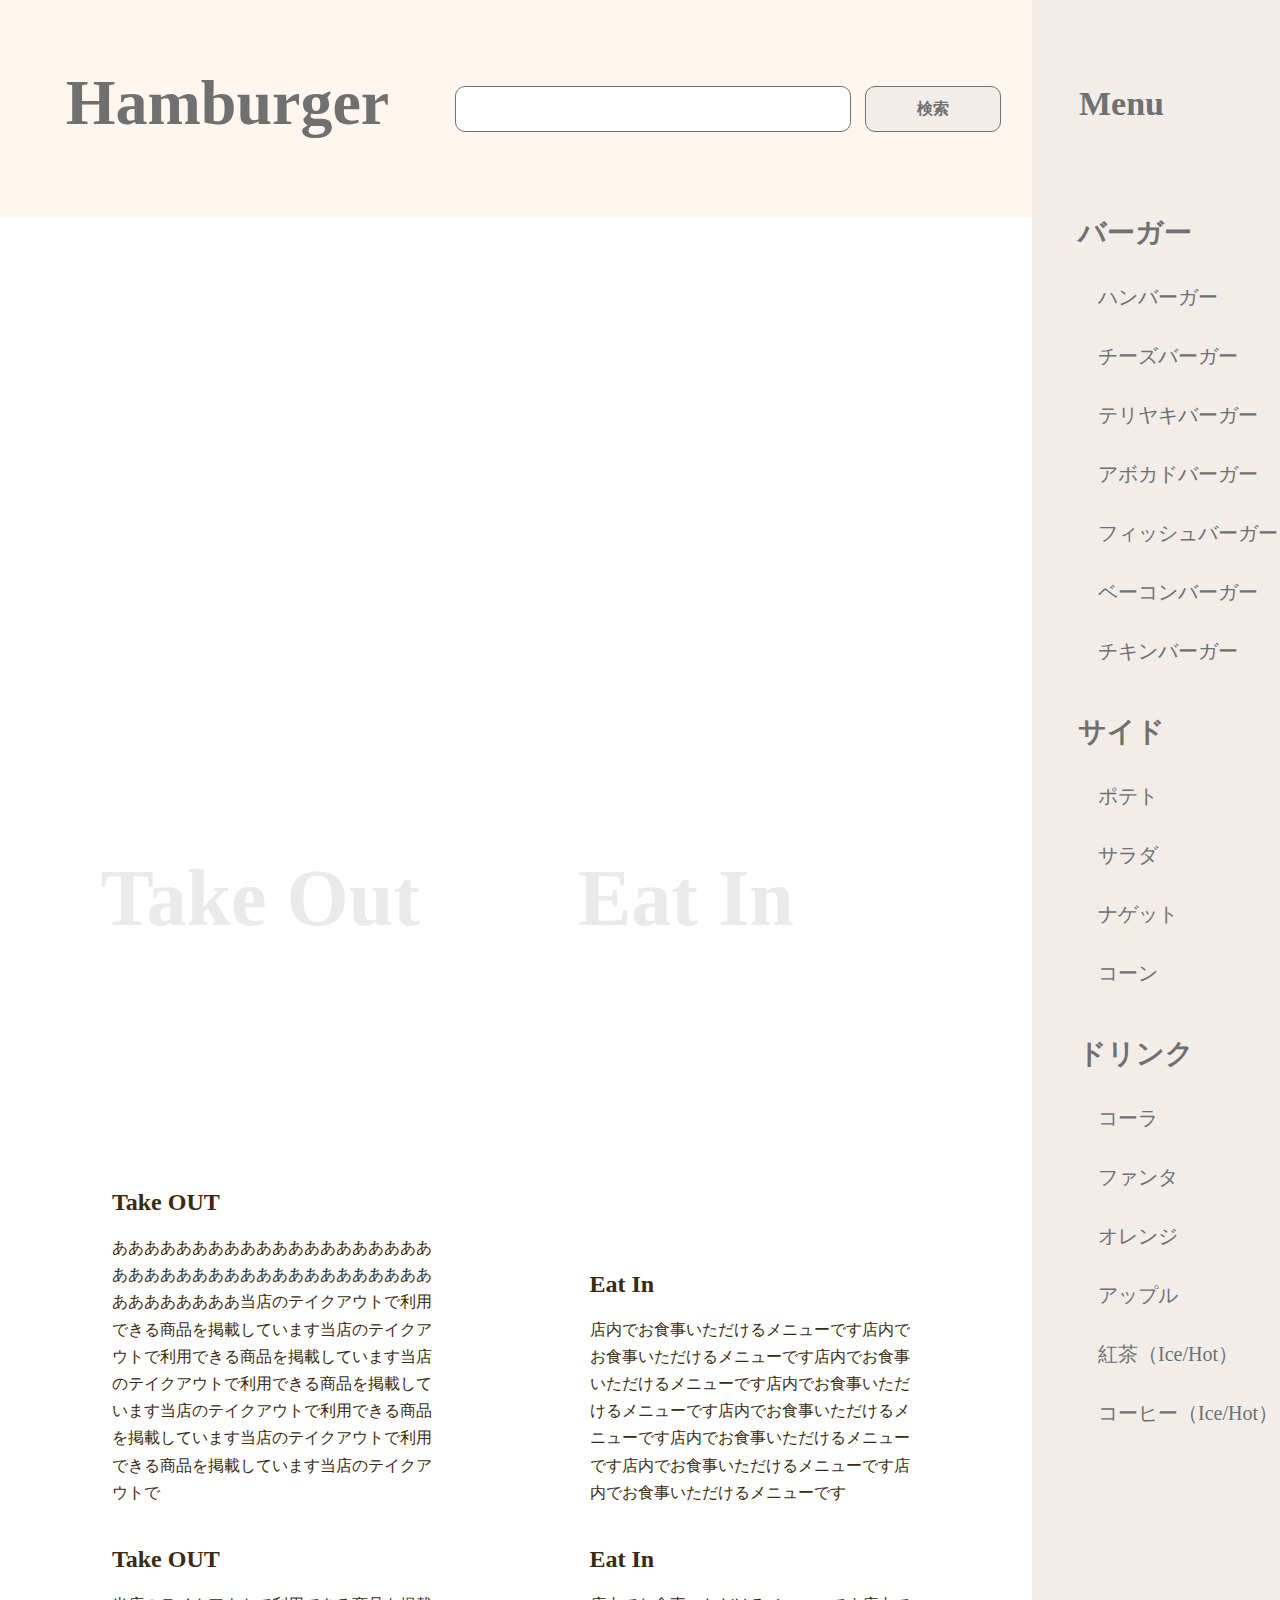
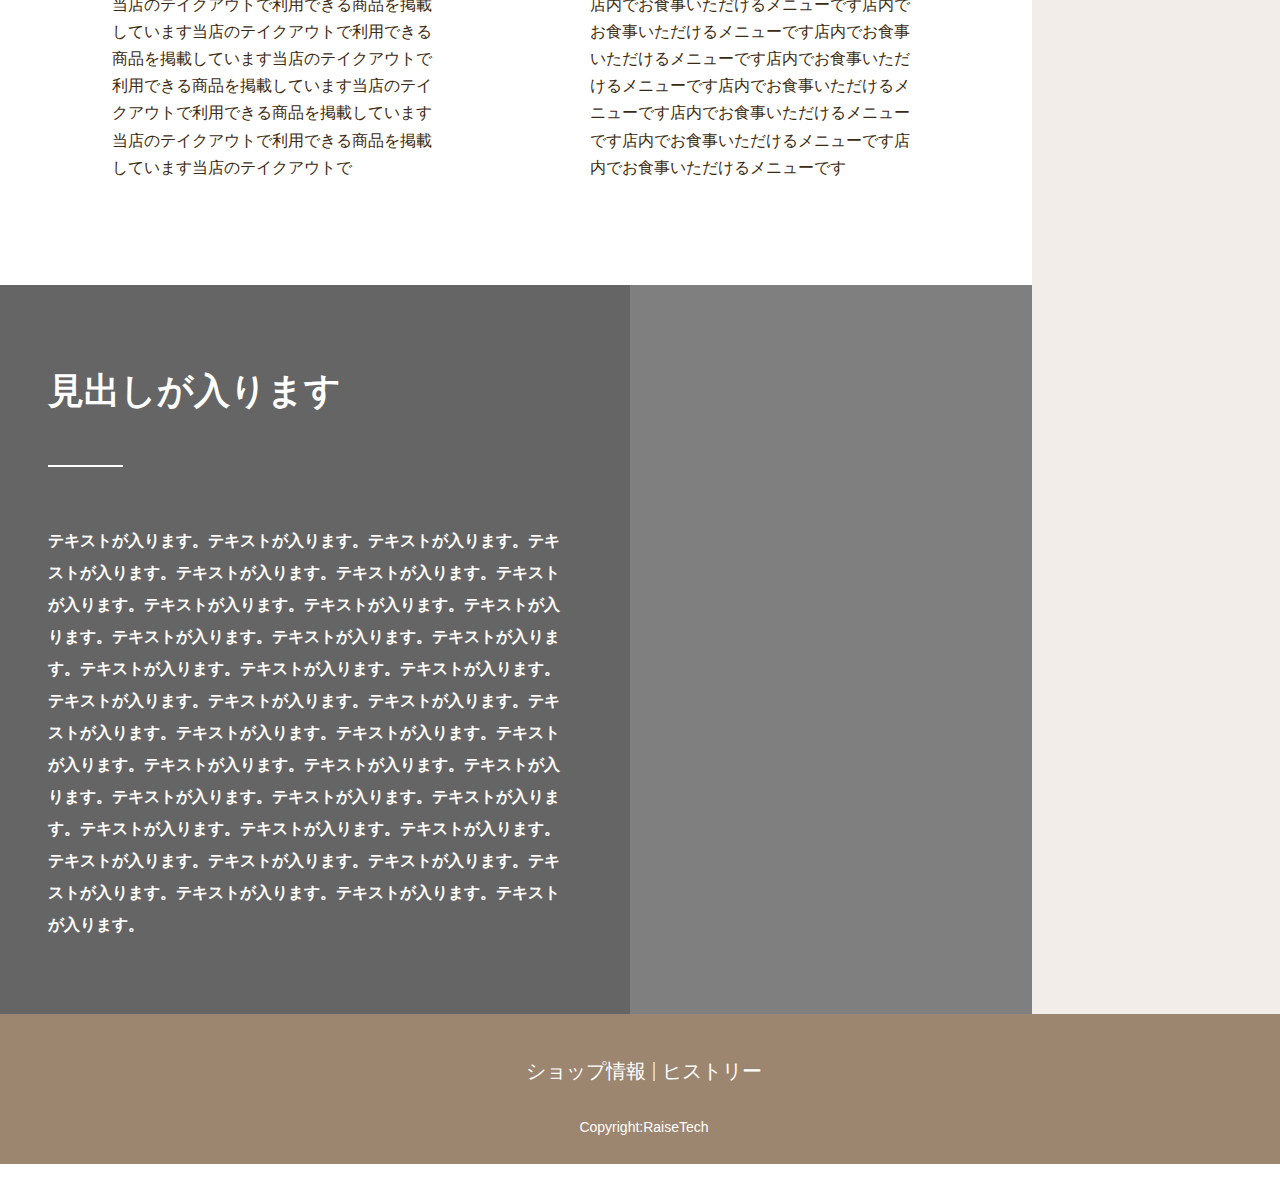
==== commit d60aa7bb: "5/21-2" ====
--- a/index.html
+++ b/index.html
@@ -12,7 +12,7 @@
     <link href="https://fonts.googleapis.com/css2?family=M+PLUS+1p:wght@100;300;400;500;700;800;900&family=Roboto:ital,wght@0,100;0,300;0,400;0,500;0,700;0,900;1,100;1,300;1,400;1,500;1,700;1,900&display=swap" rel="stylesheet">
     <script src="./js/jquery-3.7.1.min.js"></script>
 </head>
-<body class="l-body c-grid">
+<body class="l-body c-grid__body">
     <header class="l-header">
         <div class="l-header__nav">
             <div class="l-header__button">
--- a/css/style.css
+++ b/css/style.css
@@ -220,16 +220,16 @@
   padding: 4.1rem 0 2.7rem 0;
 }
 .c-inner__archive {
-  padding: 3.2rem 1.8rem 3.2rem 1.8rem;
+  padding: 1.38% 5.3% 0 5.3%;
 }
 @media (min-width: 768px) {
   .c-inner__archive {
-    padding: 3.9rem 3.5rem 3.2rem 3.5rem;
+    padding: 2.48% 5.1% 0 5.1%;
   }
 }
 @media (min-width: 1024px) {
   .c-inner__archive {
-    padding: 6.3rem 10rem 6.4rem 10rem;
+    padding: 3.1% 6.4% 0 3.1%;
   }
 }
 .c-inner__discription {
@@ -244,6 +244,21 @@
 @media (min-width: 1024px) {
   .c-inner__discription {
     padding-bottom: 7rem;
+  }
+}
+.c-inner__card {
+  display: flex;
+  flex-direction: column;
+  padding: 9.1% 4.79% 12.3% 4.79%;
+}
+@media (min-width: 768px) {
+  .c-inner__card {
+    padding: 8.7% 15.6% 11.2% 9.1%;
+  }
+}
+@media (min-width: 1024px) {
+  .c-inner__card {
+    padding: 11.8% 15.38% 12.7% 9.31%;
   }
 }
 
@@ -416,10 +431,14 @@
   display: block;
   position: relative;
   overflow: hidden;
-  background-size: cover;
   background-position: left;
   background-image: url(../../../images/main__takeout.jpg);
 }
+@media (min-width: 768px) {
+  .c-background__cheeseburger {
+    background-size: cover;
+  }
+}
 @media (min-width: 1024px) {
   .c-background__cheeseburger {
     height: 23.9rem;
@@ -433,7 +452,7 @@
   background: rgba(0, 0, 0, 0.5);
 }
 
-.c-grid {
+.c-grid__body {
   height: 100vh;
   width: 100%;
   display: grid;
@@ -441,15 +460,33 @@
   grid-template-columns: 1fr 0%;
 }
 @media (min-width: 768px) {
-  .c-grid {
+  .c-grid__body {
     grid-template-rows: 217px 1fr 150px;
     grid-template-columns: 1fr 0%;
   }
 }
 @media (min-width: 1024px) {
-  .c-grid {
+  .c-grid__body {
     grid-template-rows: 217px 1fr 150px;
     grid-template-columns: 1fr 20%;
+  }
+}
+.c-grid__card {
+  height: auto;
+  width: auto;
+  display: grid;
+  grid-template-rows: 1fr 1.5fr;
+  margin-bottom: 2rem;
+}
+@media (min-width: 768px) {
+  .c-grid__card {
+    grid-template-rows: 1fr;
+    grid-template-columns: 50% 50%;
+  }
+}
+@media (min-width: 1024px) {
+  .c-grid__card {
+    margin-bottom: 3rem;
   }
 }
 
@@ -662,23 +699,16 @@
   }
 }
 .c-flexbox__discription {
-  display: flex;
-  flex-direction: column;
-}
-.c-flexbox__card {
-  display: flex;
-  flex-direction: column;
-}
-@media (min-width: 768px) {
-  .c-flexbox__card {
-    flex-direction: inherit;
-  }
-}
-.c-flexbox__card img {
-  flex: 1;
-}
-.c-flexbox__card .c-card {
-  flex: 1;
+  height: auto;
+  width: auto;
+  display: flex;
+  flex-direction: column;
+}
+.c-flexbox__container {
+  height: auto;
+  width: auto;
+  display: flex;
+  flex-direction: column;
 }
 
 .c-list {
@@ -699,23 +729,90 @@
 }
 
 .c-card {
+  font-family: "M PLUS 1p";
+  font-weight: bold;
+  height: auto;
+  width: auto;
   background-color: #3C2B1C;
-  height: 47.1rem;
-  width: 67.7rem;
+  display: flex;
+  flex-direction: column;
 }
 .c-card__title {
+  height: auto;
+  width: auto;
+  font-size: 2rem;
+  display: flex;
+  flex-direction: column;
+  position: relative;
   color: #FFFFFF;
+  margin-bottom: 5.9%;
+}
+@media (min-width: 1024px) {
+  .c-card__title {
+    font-size: 3.6rem;
+    margin-bottom: 9.3%;
+  }
 }
 .c-card__title-sub {
+  height: auto;
+  width: auto;
+  font-size: 1.6rem;
+  display: flex;
+  flex-direction: column;
+  position: relative;
   color: #FFFFFF;
+  margin-bottom: 1.9%;
+}
+@media (min-width: 1024px) {
+  .c-card__title-sub {
+    font-size: 2.4rem;
+    margin-bottom: 12.7%;
+  }
 }
 .c-card__text {
+  font-weight: 400;
+  height: auto;
+  width: auto;
+  font-size: 1.6rem;
+  line-height: 1.49;
+  display: flex;
+  flex-direction: column;
+  position: relative;
   color: #FFFFFF;
+  margin-bottom: 11.2%;
+}
+@media (min-width: 768px) {
+  .c-card__text {
+    margin-bottom: 12.6%;
+  }
+}
+.c-card__button {
+  height: 4.247rem;
+  width: 16.316rem;
+  display: flex;
+  flex-direction: column;
+  color: #707070;
+  background-color: #FFFFFF;
+  border-radius: 35px 35px 35px 35px;
+  margin-left: 6.39rem;
+  margin-right: 7.69rem;
+}
+@media (min-width: 768px) {
+  .c-card__button {
+    margin: 8rem;
+    margin-right: 4.08rem;
+  }
+}
+@media (min-width: 1024px) {
+  .c-card__button {
+    margin-left: 14.2rem;
+    margin-right: 7.5rem;
+  }
 }
 
 .c-text__discription {
   font-family: "M PLUS 1p";
-  font-weight: regular;
+  font-weight: 400;
   height: auto;
   width: auto;
   display: inline-block;
@@ -848,13 +945,13 @@
   }
 }
 
-.p-card__double-cheeseburger {
-  margin: 2.1rem 0;
-}
-@media (min-width: 1024px) {
-  .p-card__double-cheeseburger {
-    margin: 3rem 0;
-  }
+.p-card img {
+  height: 100%;
+  width: auto;
+  -o-object-fit: cover;
+     object-fit: cover;
+  display: flex;
+  flex-direction: column;
 }
 
 .u-button__header {
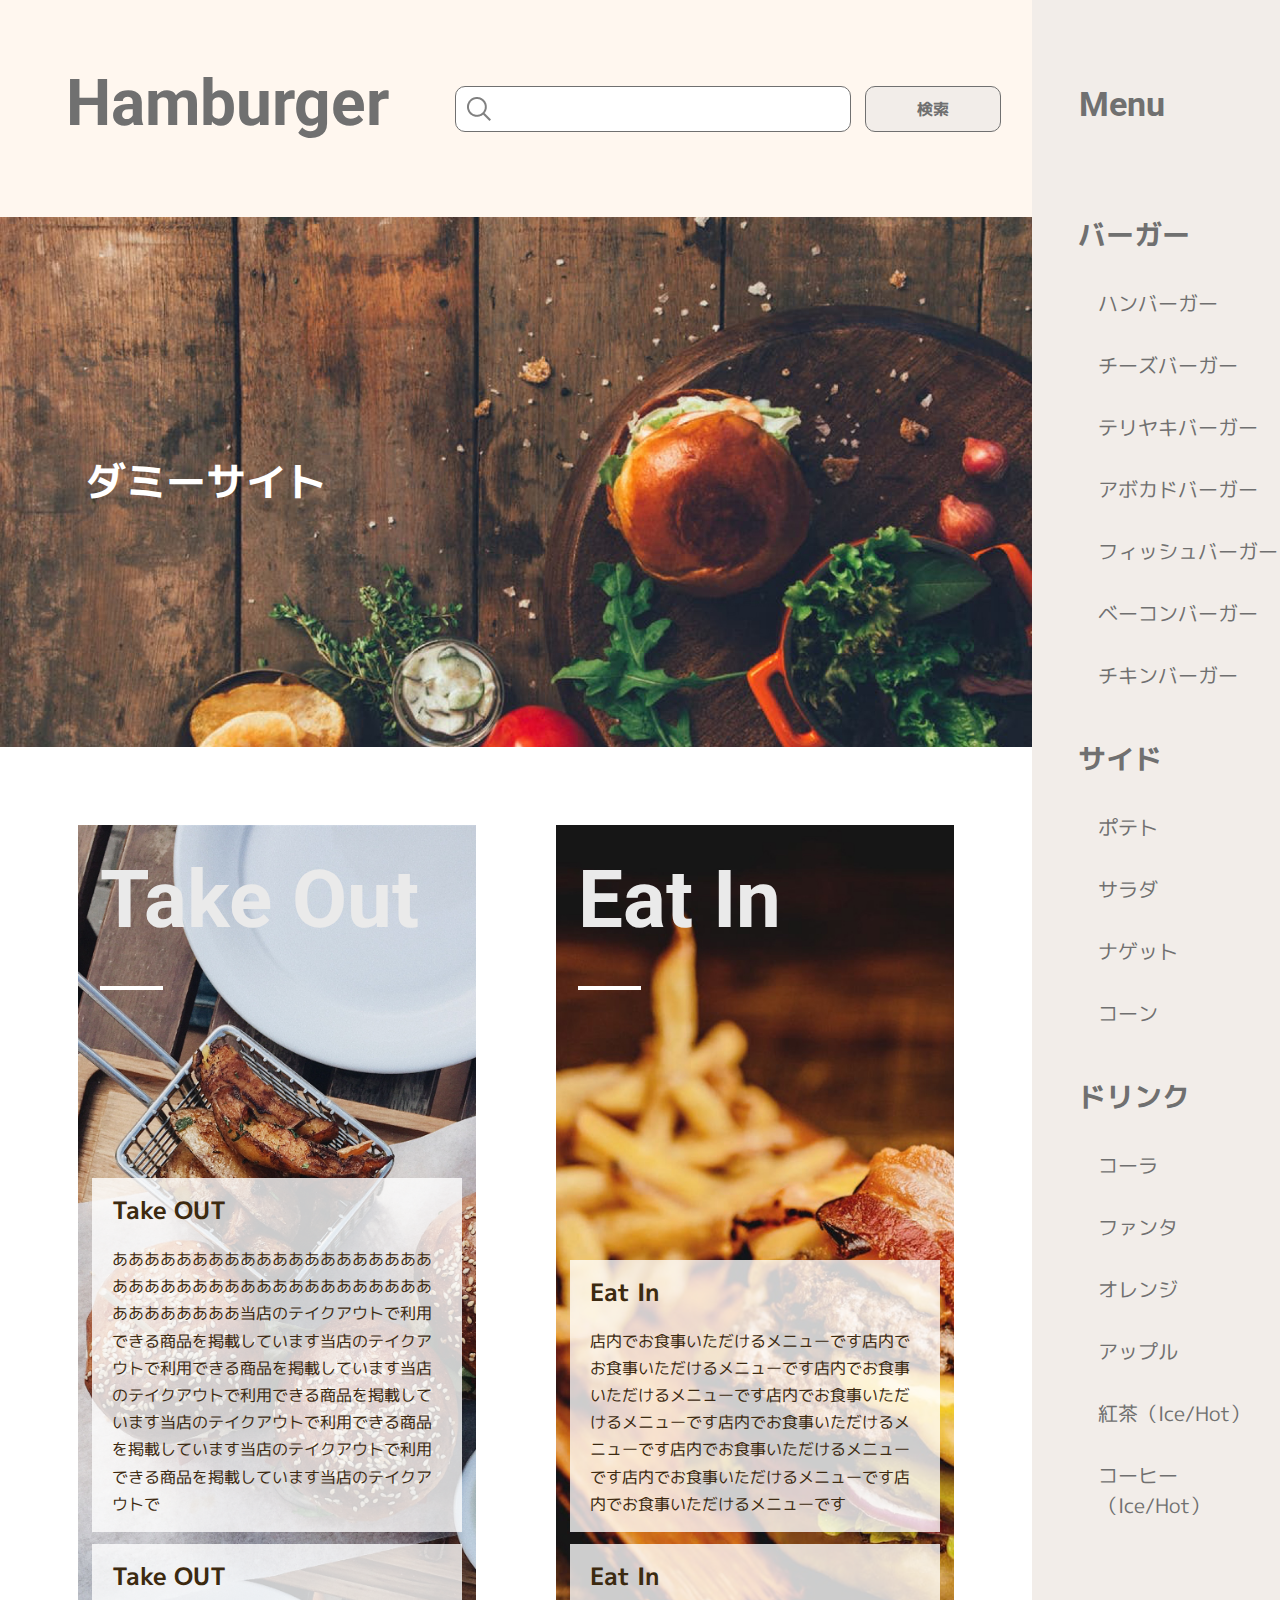
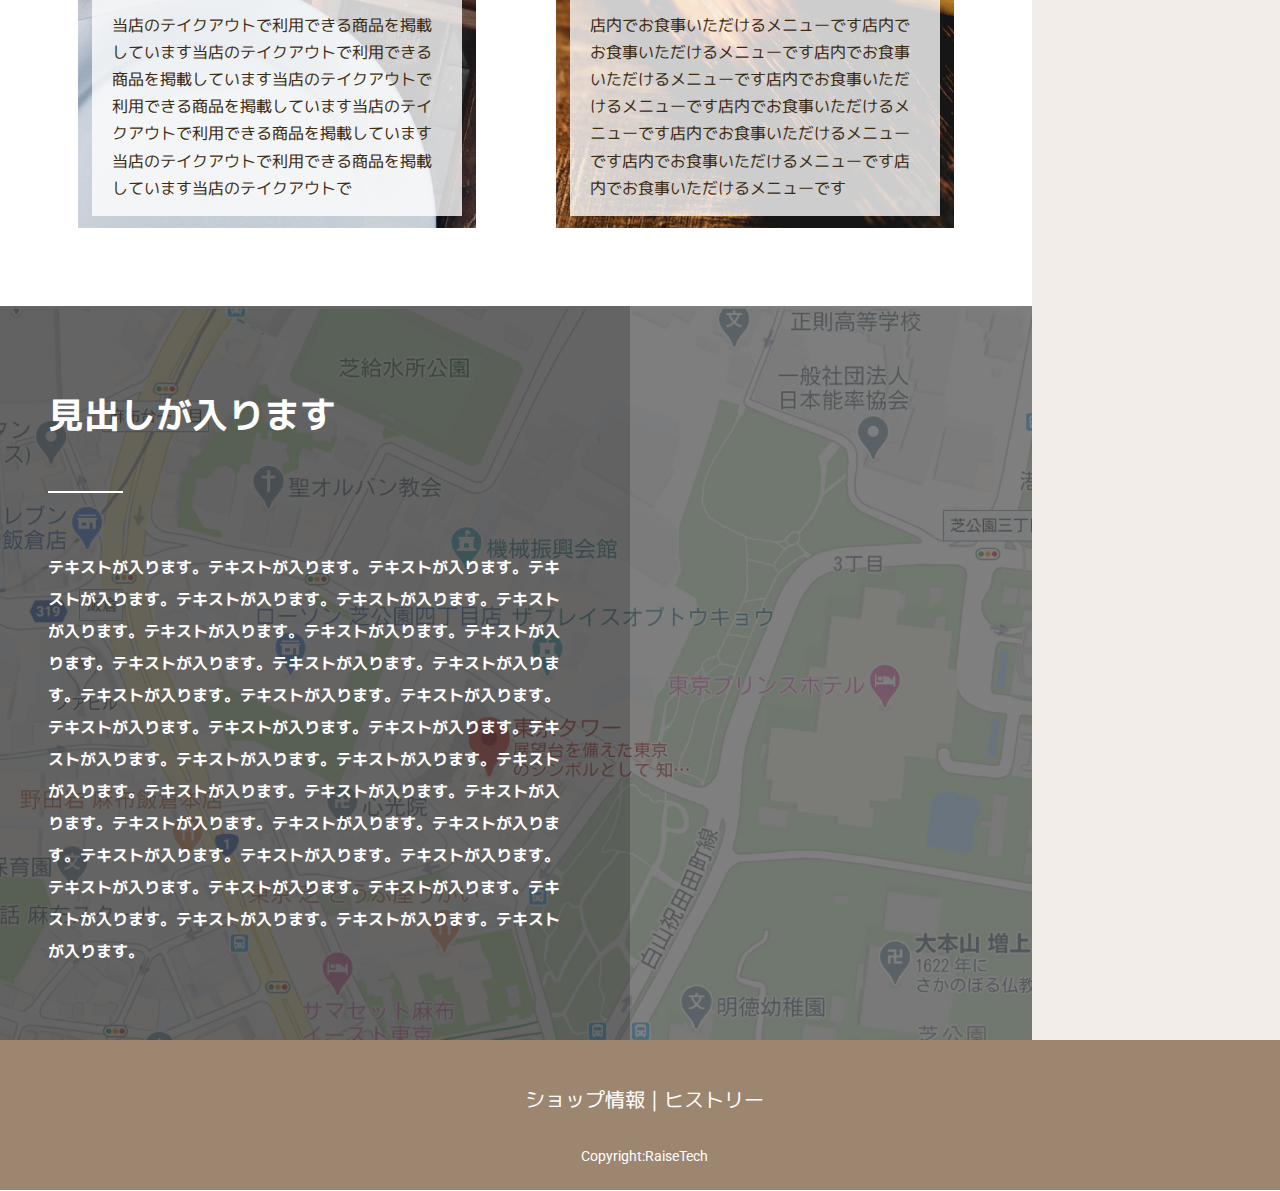
==== commit 1af5aa15: "5/28" ====
--- a/index.html
+++ b/index.html
@@ -25,7 +25,7 @@
                     <h1 class="c-title__header">Hamburger</h1>
                 </div>
                 <div class="c-search-form">
-                    <form action="サイトURL" method="get"></form>
+                    <form class="c-flexbox__search-form" action="サイトURL" method="get">
                         <input class="c-search-form__keyword" type="text" name="search">
                         <input class="c-search-form__submit" type="submit" value="検索">
                     </form>
--- a/css/style.css
+++ b/css/style.css
@@ -246,10 +246,23 @@
     padding-bottom: 7rem;
   }
 }
+.c-inner__figcaption {
+  padding-bottom: 12.3%;
+}
+@media (min-width: 768px) {
+  .c-inner__figcaption {
+    padding-bottom: 11.2%;
+  }
+}
+@media (min-width: 1024px) {
+  .c-inner__figcaption {
+    padding-bottom: 12.7%;
+  }
+}
 .c-inner__card {
   display: flex;
   flex-direction: column;
-  padding: 9.1% 4.79% 12.3% 4.79%;
+  padding: 9.1% 4.79% 11.2% 4.79%;
 }
 @media (min-width: 768px) {
   .c-inner__card {
@@ -261,9 +274,17 @@
     padding: 11.8% 15.38% 12.7% 9.31%;
   }
 }
+.c-inner__button-area {
+  height: auto;
+  width: auto;
+  display: flex;
+  flex-direction: column;
+  justify-content: center;
+  align-items: center;
+}
 
 .c-search-form {
-  display: inline-flex;
+  display: flex;
   position: relative;
   height: auto;
   width: auto;
@@ -307,12 +328,21 @@
   border-radius: 10px 10px 10px 10px;
   background-color: #FFFFFF;
   border: 1px solid #707070;
-  padding: 1rem 1rem 1rem 3.3rem;
+  padding: 1rem 1rem 1rem 3.8rem;
+  font-family: "M PLUS 1p";
+  font-weight: bold;
+  font-size: 1.6rem;
+  color: #707070;
 }
 @media (min-width: 768px) {
   .c-search-form__keyword {
     width: 39.6rem;
-    padding: 1rem 1rem 1rem 3.6rem;
+    padding: 1rem 1rem 1rem 4.9rem;
+  }
+}
+@media (min-width: 1024px) {
+  .c-search-form__keyword {
+    padding: 1rem 1rem 1rem 6.1rem;
   }
 }
 .c-search-form__submit {
@@ -475,7 +505,7 @@
   height: auto;
   width: auto;
   display: grid;
-  grid-template-rows: 1fr 1.5fr;
+  grid-template-rows: 1fr 1fr;
   margin-bottom: 2rem;
 }
 @media (min-width: 768px) {
@@ -660,6 +690,9 @@
     flex-direction: row;
   }
 }
+.c-flexbox__search-form {
+  display: flex;
+}
 .c-flexbox__branch-menu {
   display: flex;
   flex-direction: column;
@@ -710,6 +743,17 @@
   display: flex;
   flex-direction: column;
 }
+.c-flexbox__page {
+  display: flex;
+}
+.c-flexbox__page-count {
+  display: flex;
+  justify-content: center;
+  align-items: center;
+}
+.c-flexbox__page-arrow {
+  display: flex;
+}
 
 .c-list {
   display: flex;
@@ -779,34 +823,45 @@
   flex-direction: column;
   position: relative;
   color: #FFFFFF;
-  margin-bottom: 11.2%;
-}
-@media (min-width: 768px) {
-  .c-card__text {
-    margin-bottom: 12.6%;
-  }
+}
+.c-card__button-area {
+  height: auto;
+  width: auto;
+  display: flex;
+  flex-direction: column;
+  position: relative;
+  justify-content: center;
+  align-items: center;
 }
 .c-card__button {
-  height: 4.247rem;
-  width: 16.316rem;
-  display: flex;
-  flex-direction: column;
+  height: 4.2rem;
+  width: 16.3rem;
+  display: flex;
+  flex-direction: column;
+  position: relative;
   color: #707070;
   background-color: #FFFFFF;
   border-radius: 35px 35px 35px 35px;
-  margin-left: 6.39rem;
-  margin-right: 7.69rem;
-}
-@media (min-width: 768px) {
+}
+@media (min-width: 1024px) {
   .c-card__button {
-    margin: 8rem;
-    margin-right: 4.08rem;
-  }
-}
-@media (min-width: 1024px) {
-  .c-card__button {
-    margin-left: 14.2rem;
-    margin-right: 7.5rem;
+    height: 7.6rem;
+    width: 29.2rem;
+  }
+}
+.c-card__button a {
+  height: 1.7rem;
+  width: 8rem;
+  font-size: 1.6rem;
+  display: flex;
+  flex-direction: column;
+  position: absolute;
+  margin: 1.1rem 4.2rem 1.4rem 4.1rem;
+}
+@media (min-width: 1024px) {
+  .c-card__button a {
+    height: 3.3rem;
+    margin: 2.3rem 10.6rem 2rem 10.6rem;
   }
 }
 
@@ -819,6 +874,64 @@
   position: relative;
   font-size: 1.6rem;
   line-height: 1.5;
+}
+
+.c-page img {
+  height: 1.7rem;
+  width: 0.8rem;
+}
+.c-page__box {
+  display: none;
+}
+@media (min-width: 768px) {
+  .c-page__box {
+    height: 3.5rem;
+    width: 3.5rem;
+    display: flex;
+    border: 1px, solid, #707070;
+    justify-content: center;
+    align-items: center;
+    margin: 15px;
+  }
+}
+.c-page__count {
+  display: none;
+}
+@media (min-width: 768px) {
+  .c-page__count {
+    height: 3.3rem;
+    width: 7.3rem;
+    display: flex;
+    margin-right: 1.93rem;
+    justify-content: center;
+    align-items: center;
+  }
+}
+.c-page__move-back {
+  font-family: "M PLUS 1p";
+  display: flex;
+  height: 2.4rem;
+  width: 3.2rem;
+  font-weight: 400;
+  margin-left: 2rem;
+}
+@media (min-width: 768px) {
+  .c-page__move-back {
+    display: none;
+  }
+}
+.c-page__move-next {
+  font-family: "M PLUS 1p";
+  display: flex;
+  height: 2.4rem;
+  width: 3.2rem;
+  font-weight: 400;
+  margin-right: 2rem;
+}
+@media (min-width: 768px) {
+  .c-page__move-next {
+    display: none;
+  }
 }
 
 .p-access {
@@ -950,8 +1063,25 @@
   width: auto;
   -o-object-fit: cover;
      object-fit: cover;
-  display: flex;
-  flex-direction: column;
+  -o-object-position: left;
+     object-position: left;
+  display: flex;
+  flex-direction: column;
+}
+
+.p-page {
+  justify-content: space-between;
+  align-items: center;
+  font-family: Roboto;
+  font-weight: bold;
+  font-size: 1.6rem;
+  color: #707070;
+  margin: 15rem 2rem 6.4rem 2rem;
+}
+@media (min-width: 768px) {
+  .p-page {
+    justify-content: center;
+  }
 }
 
 .u-button__header {
@@ -985,4 +1115,19 @@
     margin: 8.4rem auto 9rem 0;
   }
 }
+
+.u-page__box {
+  background-color: #3C2B1C;
+  color: #FFFFFF;
+}
+@media (min-width: 768px) {
+  .u-page__arrow {
+    display: flex;
+  }
+}
+@media (min-width: 1024px) {
+  .u-page__arrow {
+    display: none;
+  }
+}
 /*# sourceMappingURL=style.css.map */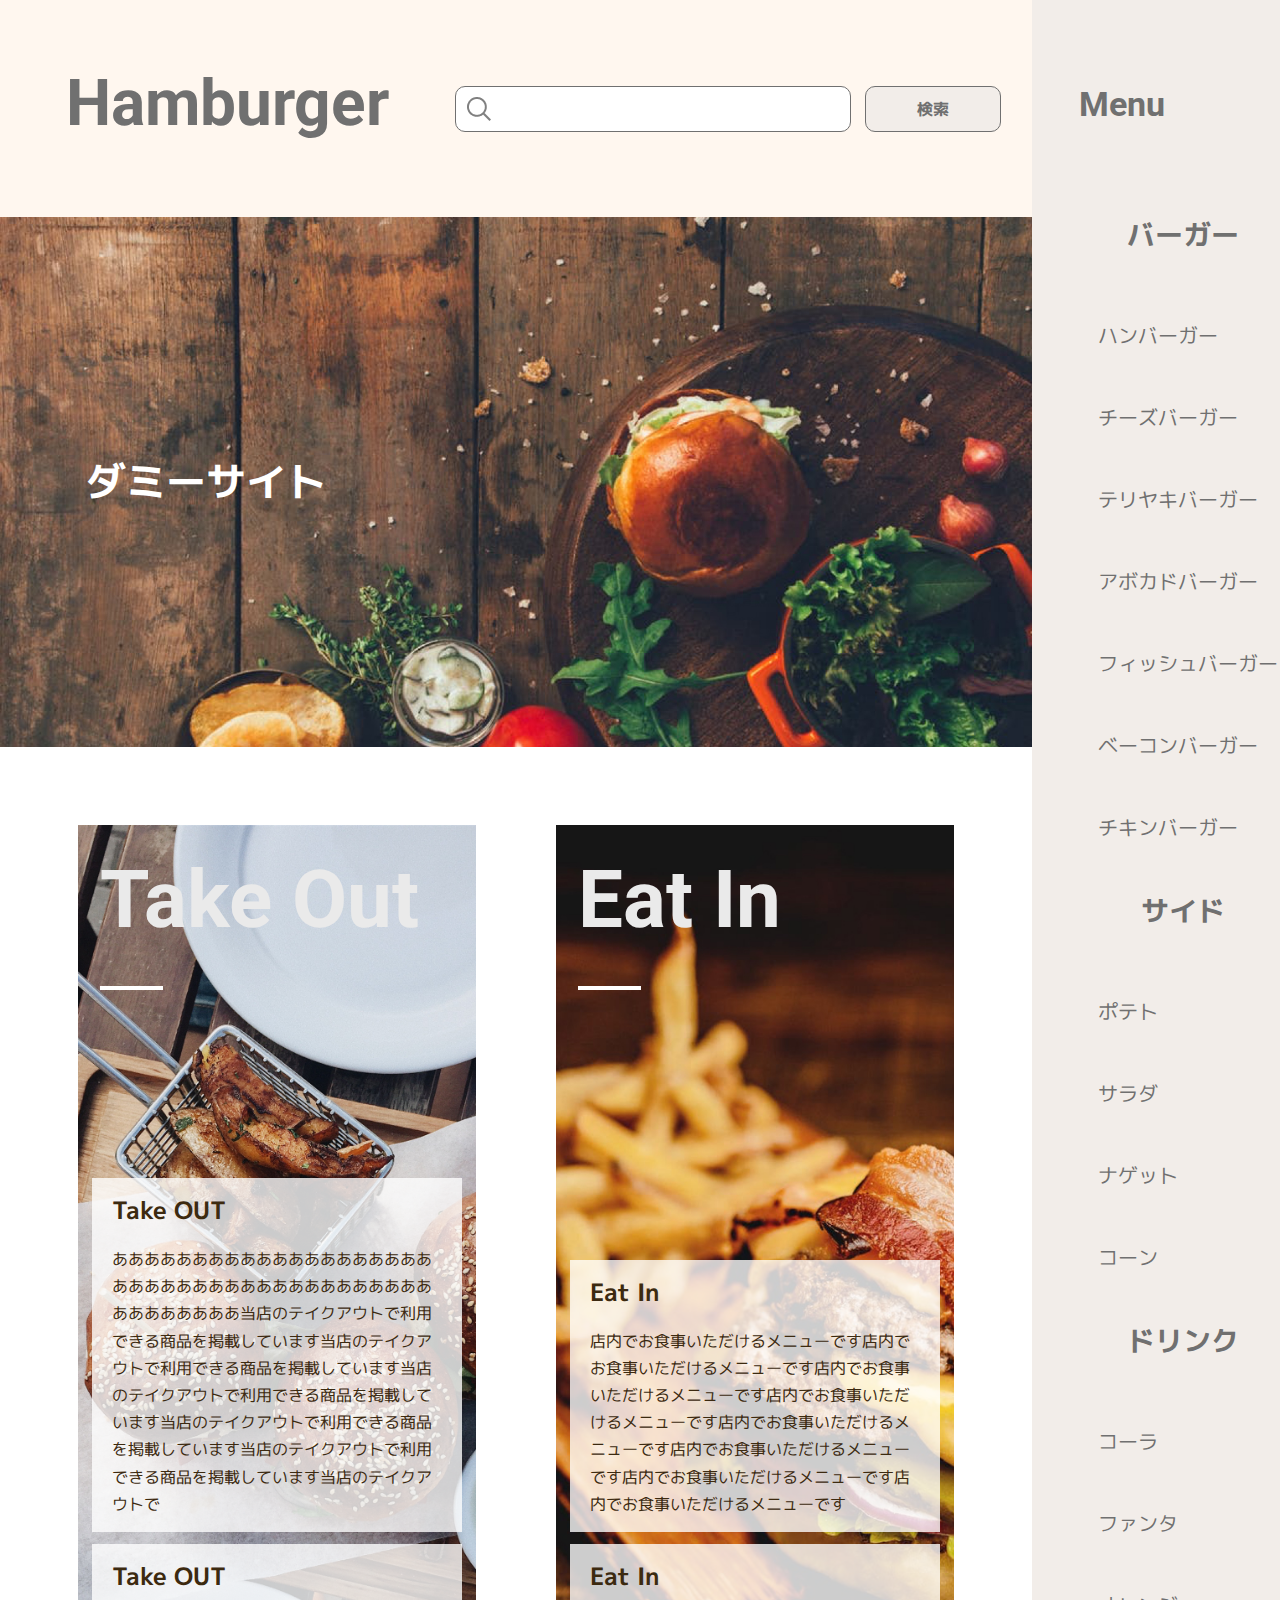
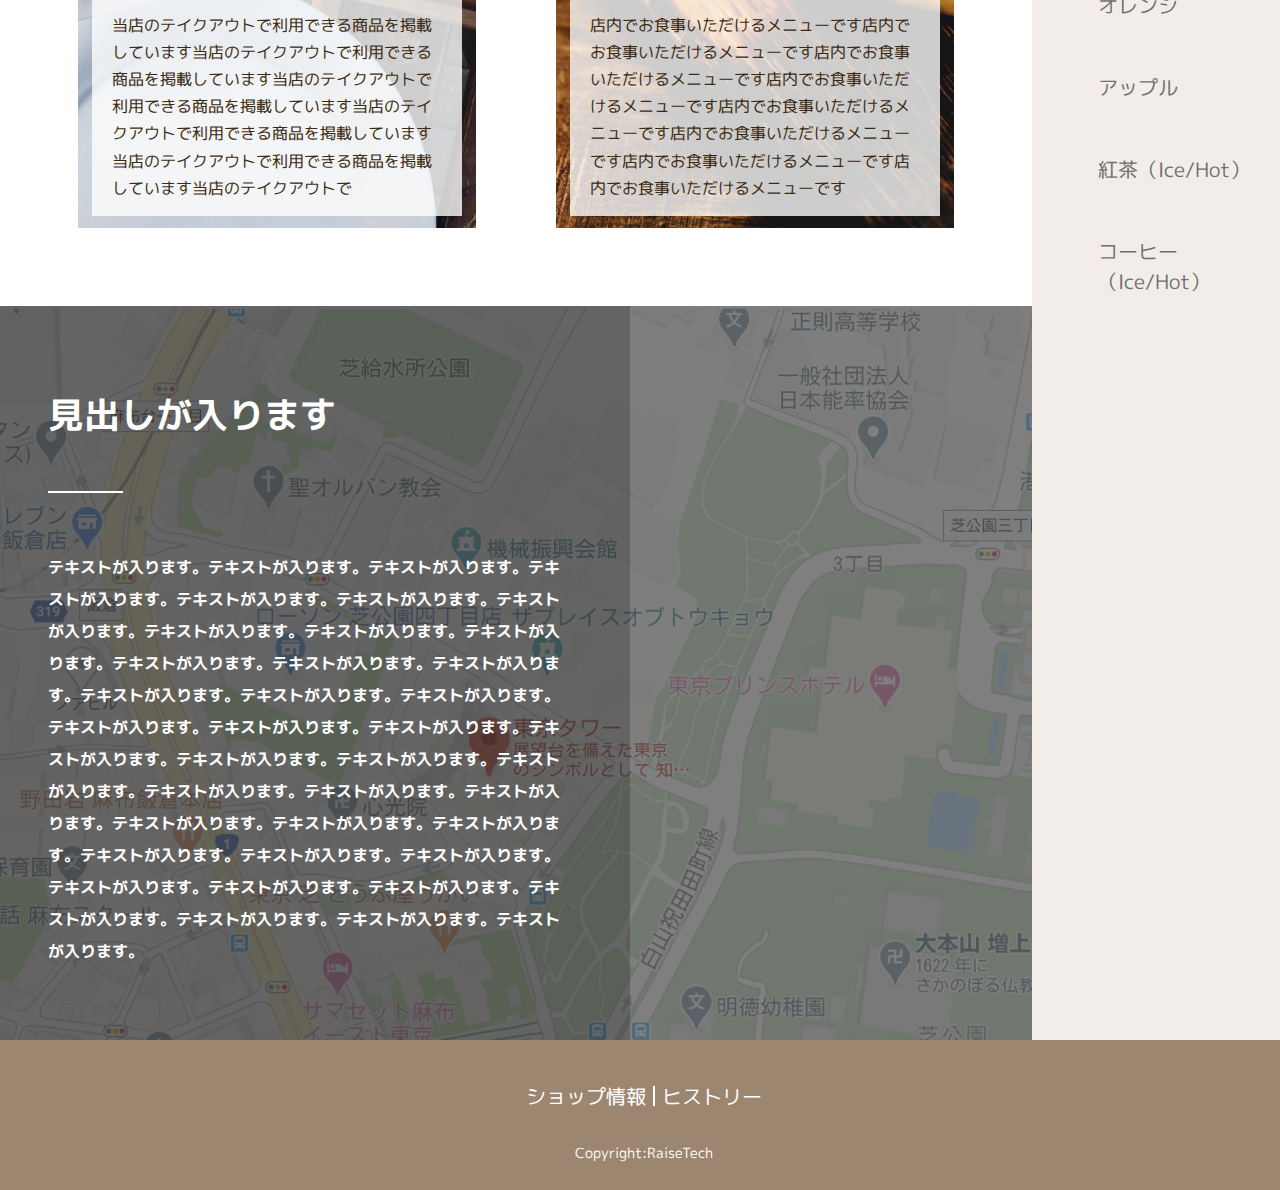
==== commit e2279a8c: "6/11-1" ====
--- a/index.html
+++ b/index.html
@@ -110,33 +110,33 @@
                 <ul class="p-menu__burger">
                     <div class="c-inner__menu"> 
                         <li class="p-menu__burge--item c-title__menu"><h3>バーガー</h3></li>
-                        <li class="p-menu__burge--item c-item"><a>ハンバーガー</a></li>
-                        <li class="p-menu__burge--item c-item"><a>チーズバーガー</a></li>
-                        <li class="p-menu__burge--item c-item"><a>テリヤキバーガー</a></li>
-                        <li class="p-menu__burge--item c-item"><a>アボカドバーガー</a></li>
-                        <li class="p-menu__burge--item c-item"><a>フィッシュバーガー</a></li>
-                        <li class="p-menu__burge--item c-item"><a>ベーコンバーガー</a></li>
-                        <li class="p-menu__burge--item c-item"><a>チキンバーガー</a></li>
+                        <li class="p-menu__burge--item c-item__sidebar"><a>ハンバーガー</a></li>
+                        <li class="p-menu__burge--item c-item__sidebar"><a>チーズバーガー</a></li>
+                        <li class="p-menu__burge--item c-item__sidebar"><a>テリヤキバーガー</a></li>
+                        <li class="p-menu__burge--item c-item__sidebar"><a>アボカドバーガー</a></li>
+                        <li class="p-menu__burge--item c-item__sidebar"><a>フィッシュバーガー</a></li>
+                        <li class="p-menu__burge--item c-item__sidebar"><a>ベーコンバーガー</a></li>
+                        <li class="p-menu__burge--item c-item__sidebar"><a>チキンバーガー</a></li>
                     </div>
                 </ul>                        
                 <ul class="p-menu__side">
                     <div class="c-inner__menu">
                         <li class="p-menu__side--item c-title__menu"><h3>サイド</h3></li>
-                        <li class="p-menu__side--item c-item"><a>ポテト</a></li>
-                        <li class="p-menu__side--item c-item"><a>サラダ</a></li>
-                        <li class="p-menu__side--item c-item"><a>ナゲット</a></li>
-                        <li class="p-menu__side--item c-item"><a>コーン</a></li>
+                        <li class="p-menu__side--item c-item__sidebar"><a>ポテト</a></li>
+                        <li class="p-menu__side--item c-item__sidebar"><a>サラダ</a></li>
+                        <li class="p-menu__side--item c-item__sidebar"><a>ナゲット</a></li>
+                        <li class="p-menu__side--item c-item__sidebar"><a>コーン</a></li>
                     </div>
                 </ul>
                 <ul class="p-menu__drink">
                     <div class="c-inner__menu">
                         <li class="p-menu__drink--item c-title__menu"><h3>ドリンク</h3></li>
-                        <li class="p-menu__drink--item c-item"><a>コーラ</a></li>
-                        <li class="p-menu__drink--item c-item"><a>ファンタ</a></li>
-                        <li class="p-menu__drink--item c-item"><a>オレンジ</a></li>
-                        <li class="p-menu__drink--item c-item"><a>アップル</a></li>
-                        <li class="p-menu__drink--item c-item"><a>紅茶（Ice/Hot）</a></li>
-                        <li class="p-menu__drink--item c-item"><a>コーヒー（Ice/Hot）</a></li>
+                        <li class="p-menu__drink--item c-item__sidebar"><a>コーラ</a></li>
+                        <li class="p-menu__drink--item c-item__sidebar"><a>ファンタ</a></li>
+                        <li class="p-menu__drink--item c-item__sidebar"><a>オレンジ</a></li>
+                        <li class="p-menu__drink--item c-item__sidebar"><a>アップル</a></li>
+                        <li class="p-menu__drink--item c-item__sidebar"><a>紅茶（Ice/Hot）</a></li>
+                        <li class="p-menu__drink--item c-item__sidebar"><a>コーヒー（Ice/Hot）</a></li>
                     </ul>
                 </div>
             </nav>
@@ -145,11 +145,10 @@
     <footer class="l-footer">
         <div class="c-inner__footer">
             <ul class="l-footer__menu c-flexbox__footer">
-                <li class="c-footer-menu"><a>ショップ情報</a></li>
-                <li class="c-footer-menu"><p>|</p></li>
-                <li class="c-footer-menu"><a>ヒストリー</a></li>
+                <li class="c-footer-menu"><a class="c-footer-menu__information">ショップ情報</a></li>
+                <li class="c-footer-menu"><a class="c-footer-menu__history">ヒストリー</a></li>
             </ul>
-            <small>Copyright:RaiseTech</small>
+            <small class="c-text u-text__small">Copyright:RaiseTech</small>
         </div>
     </footer>
     <script src="./js/main.js"></script>
--- a/css/style.css
+++ b/css/style.css
@@ -12,7 +12,7 @@
   border-style: none;
 }
 
-li {
+ul, ol {
   list-style-type: none;
 }
 
@@ -72,6 +72,14 @@
 .l-main__access {
   height: auto;
   display: block;
+}
+.l-main__section {
+  margin-bottom: 3rem;
+}
+@media (min-width: 768px) {
+  .l-main__section {
+    margin-bottom: 6rem;
+  }
 }
 
 .l-sidebar {
@@ -117,12 +125,14 @@
   grid-row: 3;
   grid-column: 1/3;
   background-color: #9D8670;
+  color: #FFFFFF;
+  height: auto;
+  width: auto;
+  display: flex;
+  flex-direction: column;
+  justify-content: center;
+  align-items: center;
   text-align: center;
-  color: #FFFFFF;
-}
-.l-footer small {
-  height: 2.1rem;
-  font-size: 1.4rem;
 }
 
 .c-button__menu {
@@ -177,6 +187,27 @@
   transform: rotate(-45deg);
   top: 20px;
 }
+.c-button__area {
+  height: 100%;
+  width: 100%;
+  display: flex;
+  flex-direction: column;
+  position: relative;
+  justify-content: center;
+  align-items: center;
+}
+.c-button__link {
+  font-family: "M PLUS 1p";
+  font-weight: bold;
+  height: auto;
+  width: auto;
+  display: flex;
+  flex-direction: column;
+  position: relative;
+  font-size: 1.6rem;
+  text-decoration: none;
+  color: #3C2A10;
+}
 
 .c-inner__branch-menu {
   padding: 7.6% 7.6% 7.6% 7.6%;
@@ -215,21 +246,31 @@
 }
 .c-inner__menu {
   padding-bottom: 2.8rem;
+  display: flex;
+  flex-direction: column;
+  justify-content: center;
+  align-items: center;
 }
 .c-inner__footer {
+  height: 100%;
+  width: 100%;
   padding: 4.1rem 0 2.7rem 0;
+  display: flex;
+  flex-direction: column;
+  justify-content: center;
+  align-items: center;
 }
 .c-inner__archive {
-  padding: 1.38% 5.3% 0 5.3%;
+  padding: 3.2rem 5.3% 0 5.3%;
 }
 @media (min-width: 768px) {
   .c-inner__archive {
-    padding: 2.48% 5.1% 0 5.1%;
+    padding: 3.9rem 5.1% 0 5.1%;
   }
 }
 @media (min-width: 1024px) {
   .c-inner__archive {
-    padding: 3.1% 6.4% 0 3.1%;
+    padding: 6.3rem 6.4% 0 6.4%;
   }
 }
 .c-inner__discription {
@@ -281,6 +322,71 @@
   flex-direction: column;
   justify-content: center;
   align-items: center;
+}
+.c-inner__single {
+  height: auto;
+  width: auto;
+  display: flex;
+  flex-direction: column;
+  padding: 3.4rem 5.3% 6.9rem 5.3%;
+}
+@media (min-width: 768px) {
+  .c-inner__single {
+    padding: 6rem 7.1% 14.9rem 7.1%;
+  }
+}
+@media (min-width: 1024px) {
+  .c-inner__single {
+    padding: 6.3rem 6.4% 27.4rem 6.4%;
+  }
+}
+.c-inner__blockquote {
+  height: auto;
+  width: auto;
+  display: flex;
+  flex-direction: column;
+  padding: 5rem 5.9% 5.7rem 5.9%;
+}
+@media (min-width: 768px) {
+  .c-inner__blockquote {
+    padding: 5rem 7% 5.7rem 7%;
+  }
+}
+@media (min-width: 1024px) {
+  .c-inner__blockquote {
+    padding: 5rem 6.4% 4.7rem 6.4%;
+  }
+}
+.c-inner__img {
+  padding: 0 10.1% 0 10.1%;
+}
+@media (min-width: 768px) {
+  .c-inner__img {
+    padding: 0;
+  }
+}
+@media (min-width: 768px) {
+  .c-inner__list-area {
+    margin-left: 5rem;
+  }
+}
+.c-inner__code {
+  height: auto;
+  width: auto;
+  display: flex;
+  flex-direction: column;
+  position: relative;
+  margin: 5rem;
+}
+@media (min-width: 768px) {
+  .c-inner__code {
+    margin: 5rem;
+  }
+}
+@media (min-width: 1024px) {
+  .c-inner__code {
+    margin: 5rem;
+  }
 }
 
 .c-search-form {
@@ -372,7 +478,7 @@
   height: 3.6rem;
 }
 
-.c-item {
+.c-item__sidebar {
   font-family: "M PLUS 1p";
   font-weight: regular;
   color: #707070;
@@ -383,9 +489,46 @@
   margin: 4rem auto 2rem 2rem;
 }
 @media (min-width: 768px) {
-  .c-item {
+  .c-item__sidebar {
     margin: 3.2rem auto 2rem 2rem;
   }
+}
+.c-item__group {
+  font-family: "M PLUS 1p";
+  font-weight: bold;
+  height: auto;
+  width: auto;
+  color: #3C2A10;
+  display: block;
+  position: relative;
+  margin-bottom: 5.7rem;
+}
+.c-item__group h2 {
+  font-size: 2.8rem;
+}
+@media (min-width: 768px) {
+  .c-item__group h2 {
+    font-size: 3.6rem;
+  }
+}
+.c-item__group h3 {
+  font-size: 2.4rem;
+}
+@media (min-width: 768px) {
+  .c-item__group h3 {
+    font-size: 2.8rem;
+  }
+}
+.c-item__group h4, .c-item__group h5, .c-item__group h6 {
+  font-size: 2rem;
+}
+.c-item__sub {
+  display: flex;
+  flex-direction: column;
+  margin: 1.7rem 0 0 1.8rem;
+}
+.c-item__img {
+  margin-inline: auto;
 }
 
 .c-background__branch-menu {
@@ -481,6 +624,82 @@
   position: absolute;
   background: rgba(0, 0, 0, 0.5);
 }
+.c-background__title-single {
+  height: 22.5rem;
+  width: 100%;
+  display: block;
+  position: relative;
+  overflow: hidden;
+  background-position: center;
+  background-image: url(../../../images/main__title-single.jpg);
+}
+@media (min-width: 768px) {
+  .c-background__title-single {
+    height: 50.5rem;
+  }
+}
+@media (min-width: 1024px) {
+  .c-background__title-single {
+    height: 50rem;
+  }
+}
+.c-background__blockquote {
+  height: auto;
+  width: 100%;
+  display: flex;
+  flex-direction: column;
+  position: relative;
+  background-color: #F5F5F5;
+}
+.c-background__code {
+  height: auto;
+  width: 100%;
+  display: flex;
+  flex-direction: column;
+  position: relative;
+  background: #F5F5F5;
+}
+@media (min-width: 768px) {
+  .c-background__code {
+    height: auto;
+  }
+}
+.c-background__button__area {
+  display: block;
+}
+.c-background__button--parent {
+  height: 8.1rem;
+  width: 100%;
+  display: flex;
+  flex-direction: column;
+  position: relative;
+  background: #F2EDE9;
+  border-radius: 20px;
+}
+@media (min-width: 768px) {
+  .c-background__button--parent {
+    height: 10.4rem;
+    width: 42.9rem;
+  }
+}
+.c-background__button--child {
+  height: 8.1rem;
+  width: 100%;
+  display: flex;
+  flex-direction: column;
+  position: relative;
+  background: #DED8D3;
+  mix-blend-mode: normal;
+  justify-content: center;
+  align-items: center;
+  border-radius: 20px;
+  border: 1px solid;
+}
+@media (min-width: 768px) {
+  .c-background__button--child {
+    height: 10.4rem;
+  }
+}
 
 .c-grid__body {
   height: 100vh;
@@ -517,6 +736,65 @@
 @media (min-width: 1024px) {
   .c-grid__card {
     margin-bottom: 3rem;
+  }
+}
+.c-grid__article--1 {
+  height: auto;
+  width: auto;
+  display: grid;
+  grid-template-columns: 43% 1fr;
+  gap: 1rem;
+}
+@media (min-width: 768px) {
+  .c-grid__article--1 {
+    gap: 2.1rem;
+  }
+}
+@media (min-width: 1024px) {
+  .c-grid__article--1 {
+    gap: 4rem;
+  }
+}
+.c-grid__article--2 {
+  height: auto;
+  width: auto;
+  display: grid;
+  grid-template-columns: 1fr 43%;
+  gap: 1rem;
+}
+@media (min-width: 768px) {
+  .c-grid__article--2 {
+    gap: 2.1rem;
+  }
+}
+@media (min-width: 1024px) {
+  .c-grid__article--2 {
+    gap: 4rem;
+  }
+}
+.c-grid__img {
+  height: auto;
+  width: auto;
+  display: grid;
+  margin-inline: auto;
+  grid-template-rows: 1fr;
+  grid-template-columns: 1fr;
+  gap: 2rem;
+}
+@media (min-width: 768px) {
+  .c-grid__img {
+    grid-template-rows: 1fr 1fr;
+    grid-template-columns: 1fr 1fr;
+    row-gap: 2rem;
+    -moz-column-gap: 1.6rem;
+         column-gap: 1.6rem;
+  }
+}
+@media (min-width: 1024px) {
+  .c-grid__img {
+    grid-template-rows: 1fr 1fr 1fr;
+    grid-template-columns: 1fr 1fr 1fr;
+    gap: 2rem;
   }
 }
 
@@ -573,7 +851,7 @@
     margin-bottom: 3.2rem;
   }
 }
-.c-title__burger {
+.c-title__archive {
   font-family: "Roboto";
   font-weight: bold;
   color: #FFFFFF;
@@ -582,11 +860,11 @@
   font-size: 3.6rem;
 }
 @media (min-width: 768px) {
-  .c-title__burger {
+  .c-title__archive {
     font-size: 6rem;
   }
 }
-.c-title__burger-sub {
+.c-title__archive-sub {
   font-family: "M PLUS 1p";
   font-weight: bold;
   color: #FFFFFF;
@@ -595,9 +873,29 @@
   font-size: 1.6rem;
 }
 @media (min-width: 768px) {
-  .c-title__burger-sub {
+  .c-title__archive-sub {
     margin-top: 4.8rem;
     margin-left: 1.9rem;
+  }
+}
+.c-title__single {
+  font-family: "M PLUS 1p";
+  font-weight: bold;
+  color: #FFFFFF;
+  height: auto;
+  width: auto;
+  font-size: 3.6rem;
+  margin: 9.3rem auto 8.9rem 2.6rem;
+}
+@media (min-width: 768px) {
+  .c-title__single {
+    margin: 21.5rem auto 20.1rem 8.6rem;
+    font-size: 6rem;
+  }
+}
+@media (min-width: 1024px) {
+  .c-title__single {
+    margin: 21.3rem auto 19.8rem 8.6rem;
   }
 }
 .c-title__discription {
@@ -712,8 +1010,14 @@
   }
 }
 .c-flexbox__footer {
+  height: 100%;
+  width: 100%;
   display: flex;
   justify-content: center;
+  align-items: center;
+  margin-bottom: 3.1rem;
+  gap: 0.6rem;
+  margin-inline: auto;
 }
 .c-flexbox__title {
   height: 100%;
@@ -754,6 +1058,15 @@
 .c-flexbox__page-arrow {
   display: flex;
 }
+.c-flexbox__blockquote {
+  display: flex;
+  flex-direction: column;
+}
+.c-flexbox__img {
+  display: flex;
+  justify-content: center;
+  align-items: center;
+}
 
 .c-list {
   display: flex;
@@ -762,14 +1075,43 @@
 }
 
 .c-footer-menu {
+  font-family: "M PLUS 1p";
+  font-weight: 400;
+  height: auto;
+  width: auto;
+  display: block;
+  font-size: 2rem;
   list-style: none;
-  font-family: "M PLUS 1p";
-  font-weight: regular;
-  height: auto;
-  width: auto;
-  font-size: 2rem;
-  margin-bottom: 3.1rem;
-  padding: 3px;
+  inline-size: -webkit-fit-content;
+  inline-size: -moz-fit-content;
+  inline-size: fit-content;
+}
+.c-footer-menu__information {
+  display: block;
+  position: relative;
+  padding-right: 10px;
+}
+.c-footer-menu__information:before {
+  content: "";
+  position: absolute;
+  right: 1px;
+  display: inline-block;
+  width: 2px;
+  height: 20px;
+  background-color: #FFFFFF;
+  top: 53%;
+  transform: translateY(-50%);
+}
+.c-footer-menu__history {
+  display: flex;
+  flex-direction: column;
+  justify-content: center;
+  align-items: center;
+}
+.c-footer-menu__small {
+  display: block;
+  height: 2.1rem;
+  font-size: 1.4rem;
 }
 
 .c-card {
@@ -865,12 +1207,13 @@
   }
 }
 
-.c-text__discription {
+.c-text {
   font-family: "M PLUS 1p";
   font-weight: 400;
   height: auto;
   width: auto;
-  display: inline-block;
+  display: flex;
+  flex-direction: column;
   position: relative;
   font-size: 1.6rem;
   line-height: 1.5;
@@ -891,7 +1234,7 @@
     border: 1px, solid, #707070;
     justify-content: center;
     align-items: center;
-    margin: 15px;
+    margin-right: 15px;
   }
 }
 .c-page__count {
@@ -931,6 +1274,52 @@
 @media (min-width: 768px) {
   .c-page__move-next {
     display: none;
+  }
+}
+
+.c-block {
+  list-style: decimal inside;
+}
+
+.c-code {
+  margin-top: -2.8rem;
+  margin-bottom: -2.8rem;
+}
+
+.c-table {
+  font-family: "M PLUS 1p";
+  font-weight: 400;
+  height: 7.7rem;
+  width: 100%;
+  position: relative;
+  table-layout: fixed;
+  font-size: 1.6rem;
+  border: solid 1px #707070;
+}
+.c-table__heading {
+  height: auto;
+  width: 42%;
+  font-weight: 400;
+  position: relative;
+  border: solid 1px #707070;
+  text-align: left;
+  padding-left: 6.9%;
+}
+@media (min-width: 768px) {
+  .c-table__heading {
+    padding-left: 4%;
+  }
+}
+.c-table__data {
+  height: auto;
+  width: 58%;
+  position: relative;
+  border: solid 1px #707070;
+  padding-left: 6.9%;
+}
+@media (min-width: 768px) {
+  .c-table__data {
+    padding-left: 4%;
   }
 }
 
@@ -1058,6 +1447,10 @@
   }
 }
 
+.p-text {
+  color: #3C2A10;
+}
+
 .p-card img {
   height: 100%;
   width: auto;
@@ -1082,6 +1475,49 @@
   .p-page {
     justify-content: center;
   }
+}
+
+.p-blockquote__text {
+  display: flex;
+  flex-direction: column;
+}
+
+.p-article--1 img {
+  height: auto;
+  width: auto;
+  display: flex;
+  -o-object-fit: cover;
+     object-fit: cover;
+}
+.p-article--2 img {
+  height: auto;
+  width: auto;
+  display: flex;
+  -o-object-fit: cover;
+     object-fit: cover;
+}
+
+.p-list__area--A {
+  margin-bottom: 5.7rem;
+}
+
+.p-code {
+  display: flex;
+  flex-direction: column;
+  position: relative;
+  color: #3C2A10;
+}
+
+.p-table__area {
+  height: auto;
+  width: 100%;
+  position: relative;
+  border-collapse: collapse;
+}
+
+.p-button {
+  display: flex;
+  flex-direction: column;
 }
 
 .u-button__header {
@@ -1119,15 +1555,52 @@
 .u-page__box {
   background-color: #3C2B1C;
   color: #FFFFFF;
-}
-@media (min-width: 768px) {
-  .u-page__arrow {
-    display: flex;
-  }
-}
-@media (min-width: 1024px) {
-  .u-page__arrow {
-    display: none;
-  }
+  margin-left: 15px;
+}
+
+.u-text__ptag {
+  margin-top: 2.5rem;
+}
+@media (min-width: 768px) {
+  .u-text__ptag {
+    margin-top: 5.5rem;
+  }
+}
+@media (min-width: 1024px) {
+  .u-text__ptag {
+    margin-top: 5.7rem;
+  }
+}
+.u-text__blockquote {
+  display: flex;
+  flex-direction: column;
+  margin-bottom: 2.7rem;
+}
+@media (min-width: 768px) {
+  .u-text__blockquote {
+    margin-bottom: 6.1rem;
+  }
+}
+.u-text__bold {
+  font-weight: bold;
+}
+.u-text__small {
+  height: 100%;
+  width: 100%;
+  display: flex;
+  margin-inline: auto;
+  font-size: 1.4rem;
+}
+
+.u-item__group {
+  margin-bottom: 0;
+}
+.u-item__list {
+  list-style-type: none;
+  padding-left: inherit;
+  margin-bottom: 1.7rem;
+}
+.u-item__sub {
+  list-style-type: decimal;
 }
 /*# sourceMappingURL=style.css.map */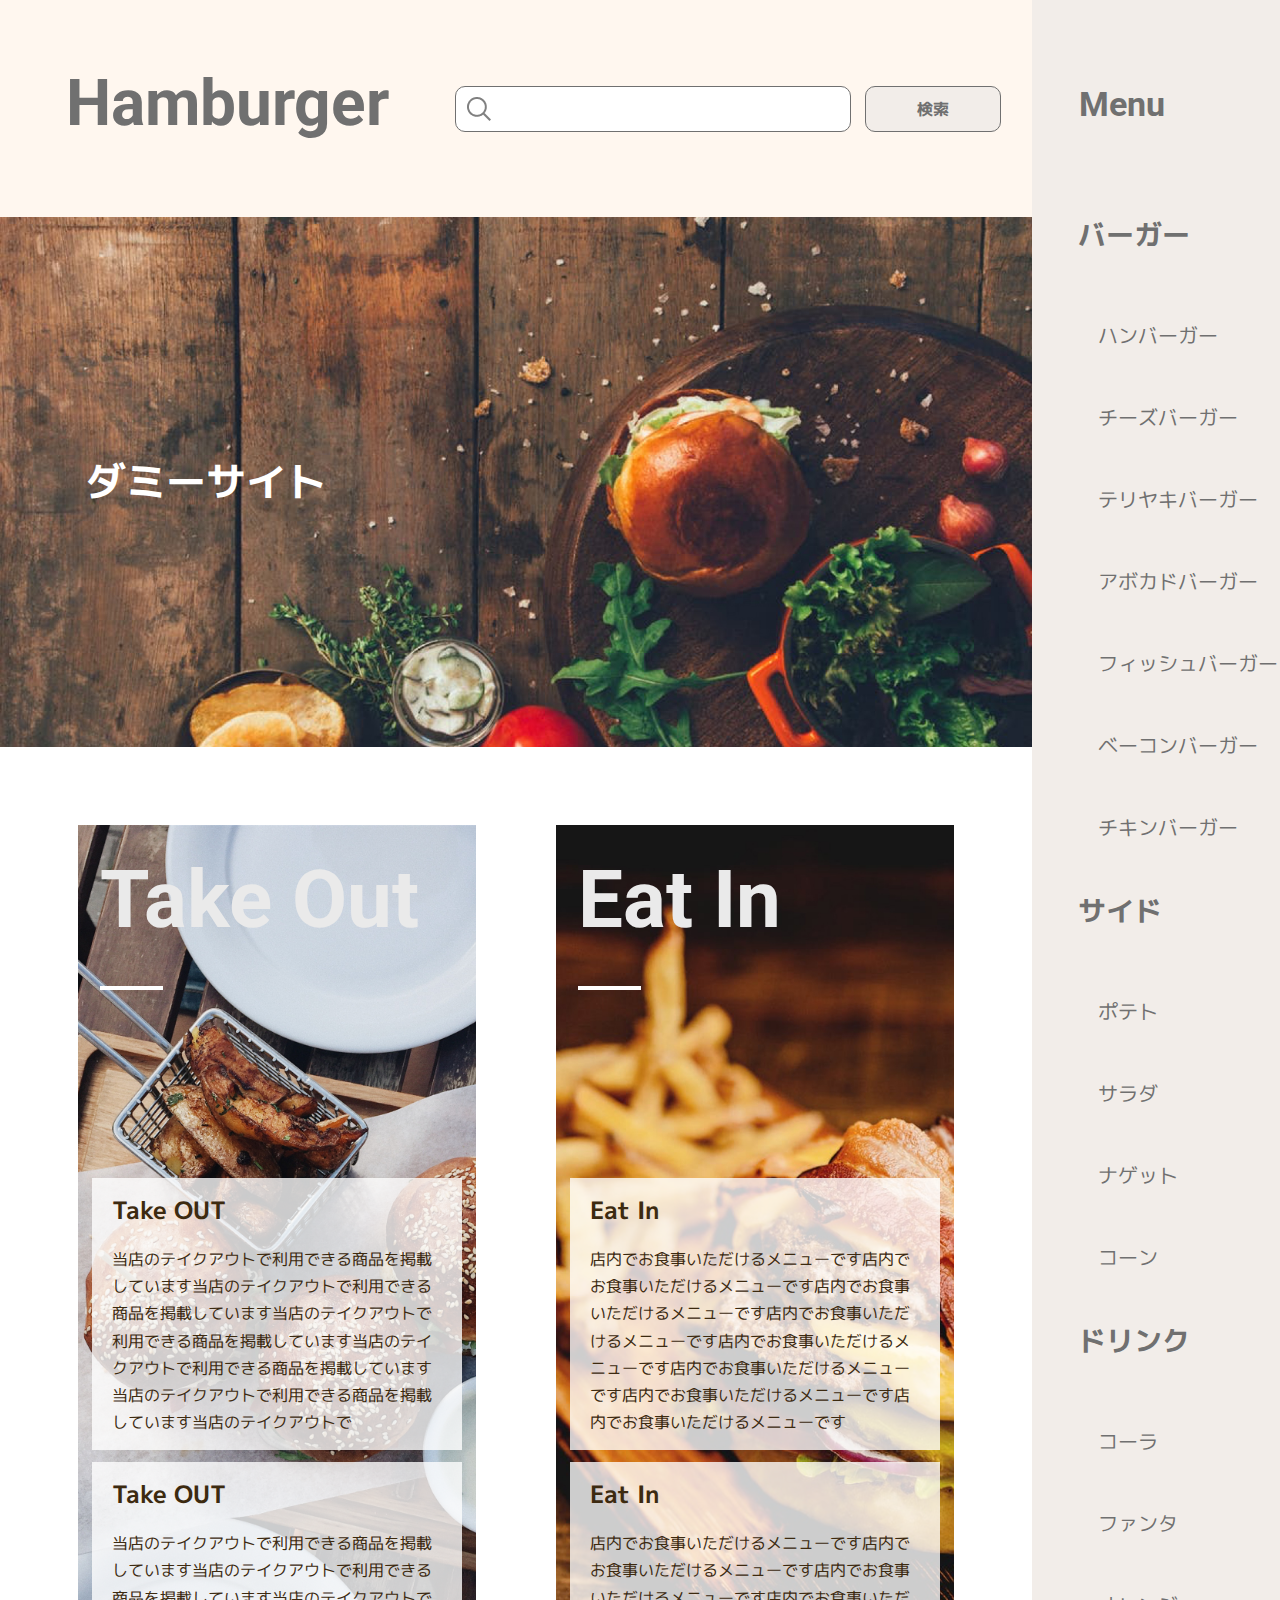
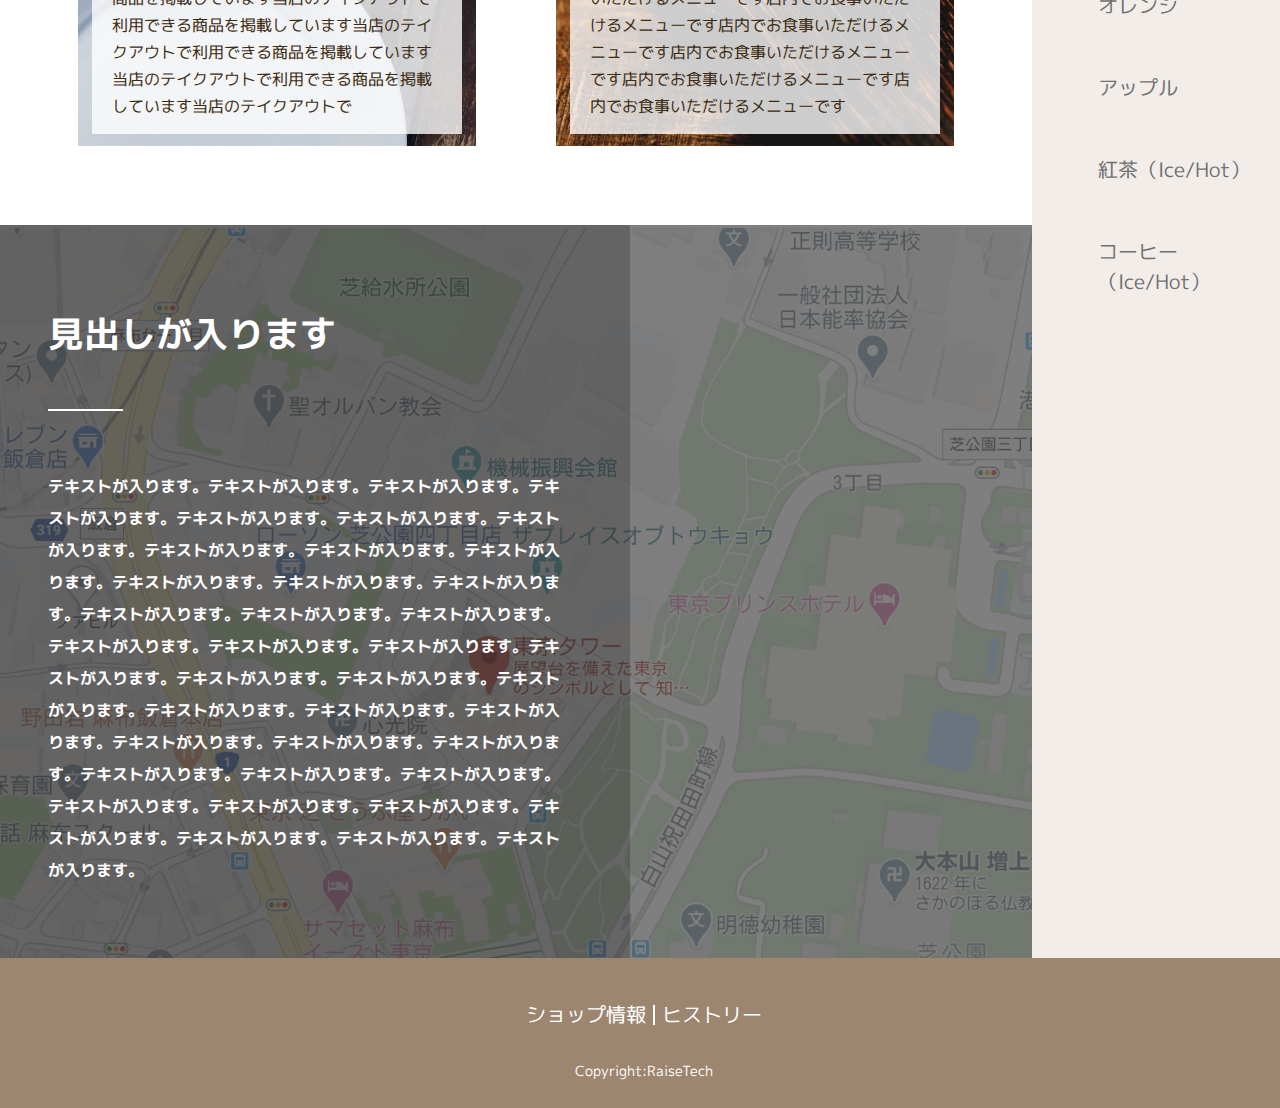
==== commit 53cc8255: "7/15" ====
--- a/index.html
+++ b/index.html
@@ -48,7 +48,7 @@
                                     <div class="c-background__category">
                                         <div class="c-inner__list">
                                             <dt>Take OUT</dt>
-                                            <dd>ああああああああああああああああああああああああああああああああああああああああああああああああ当店のテイクアウトで利用できる商品を掲載しています当店のテイクアウトで利用できる商品を掲載しています当店のテイクアウトで利用できる商品を掲載しています当店のテイクアウトで利用できる商品を掲載しています当店のテイクアウトで利用できる商品を掲載しています当店のテイクアウトで</dd>
+                                            <dd>当店のテイクアウトで利用できる商品を掲載しています当店のテイクアウトで利用できる商品を掲載しています当店のテイクアウトで利用できる商品を掲載しています当店のテイクアウトで利用できる商品を掲載しています当店のテイクアウトで利用できる商品を掲載しています当店のテイクアウトで</dd>
                                         </div>
                                     </div>
                                     <div class="c-background__category">
--- a/css/style.css
+++ b/css/style.css
@@ -249,7 +249,6 @@
   display: flex;
   flex-direction: column;
   justify-content: center;
-  align-items: center;
 }
 .c-inner__footer {
   height: 100%;
@@ -630,6 +629,7 @@
   display: block;
   position: relative;
   overflow: hidden;
+  background-size: cover;
   background-position: center;
   background-image: url(../../../images/main__title-single.jpg);
 }
@@ -1015,9 +1015,19 @@
   display: flex;
   justify-content: center;
   align-items: center;
-  margin-bottom: 3.1rem;
   gap: 0.6rem;
   margin-inline: auto;
+  margin-bottom: 7rem;
+}
+@media (min-width: 768px) {
+  .c-flexbox__footer {
+    margin-bottom: 4.4rem;
+  }
+}
+@media (min-width: 1024px) {
+  .c-flexbox__footer {
+    margin-bottom: 3.1rem;
+  }
 }
 .c-flexbox__title {
   height: 100%;
@@ -1435,7 +1445,7 @@
 
 .p-menu {
   color: #707070;
-  font-weight: regular;
+  font-weight: 400;
   line-height: normal;
   display: block;
   position: relative;
@@ -1513,6 +1523,7 @@
   width: 100%;
   position: relative;
   border-collapse: collapse;
+  margin-bottom: 6rem;
 }
 
 .p-button {
@@ -1603,4 +1614,10 @@
 .u-item__sub {
   list-style-type: decimal;
 }
+
+.u-title__page {
+  background-image: url(../../../images/main__title-page.jpg);
+  background-color: rgb(217, 217, 217);
+  background-blend-mode: normal;
+}
 /*# sourceMappingURL=style.css.map */